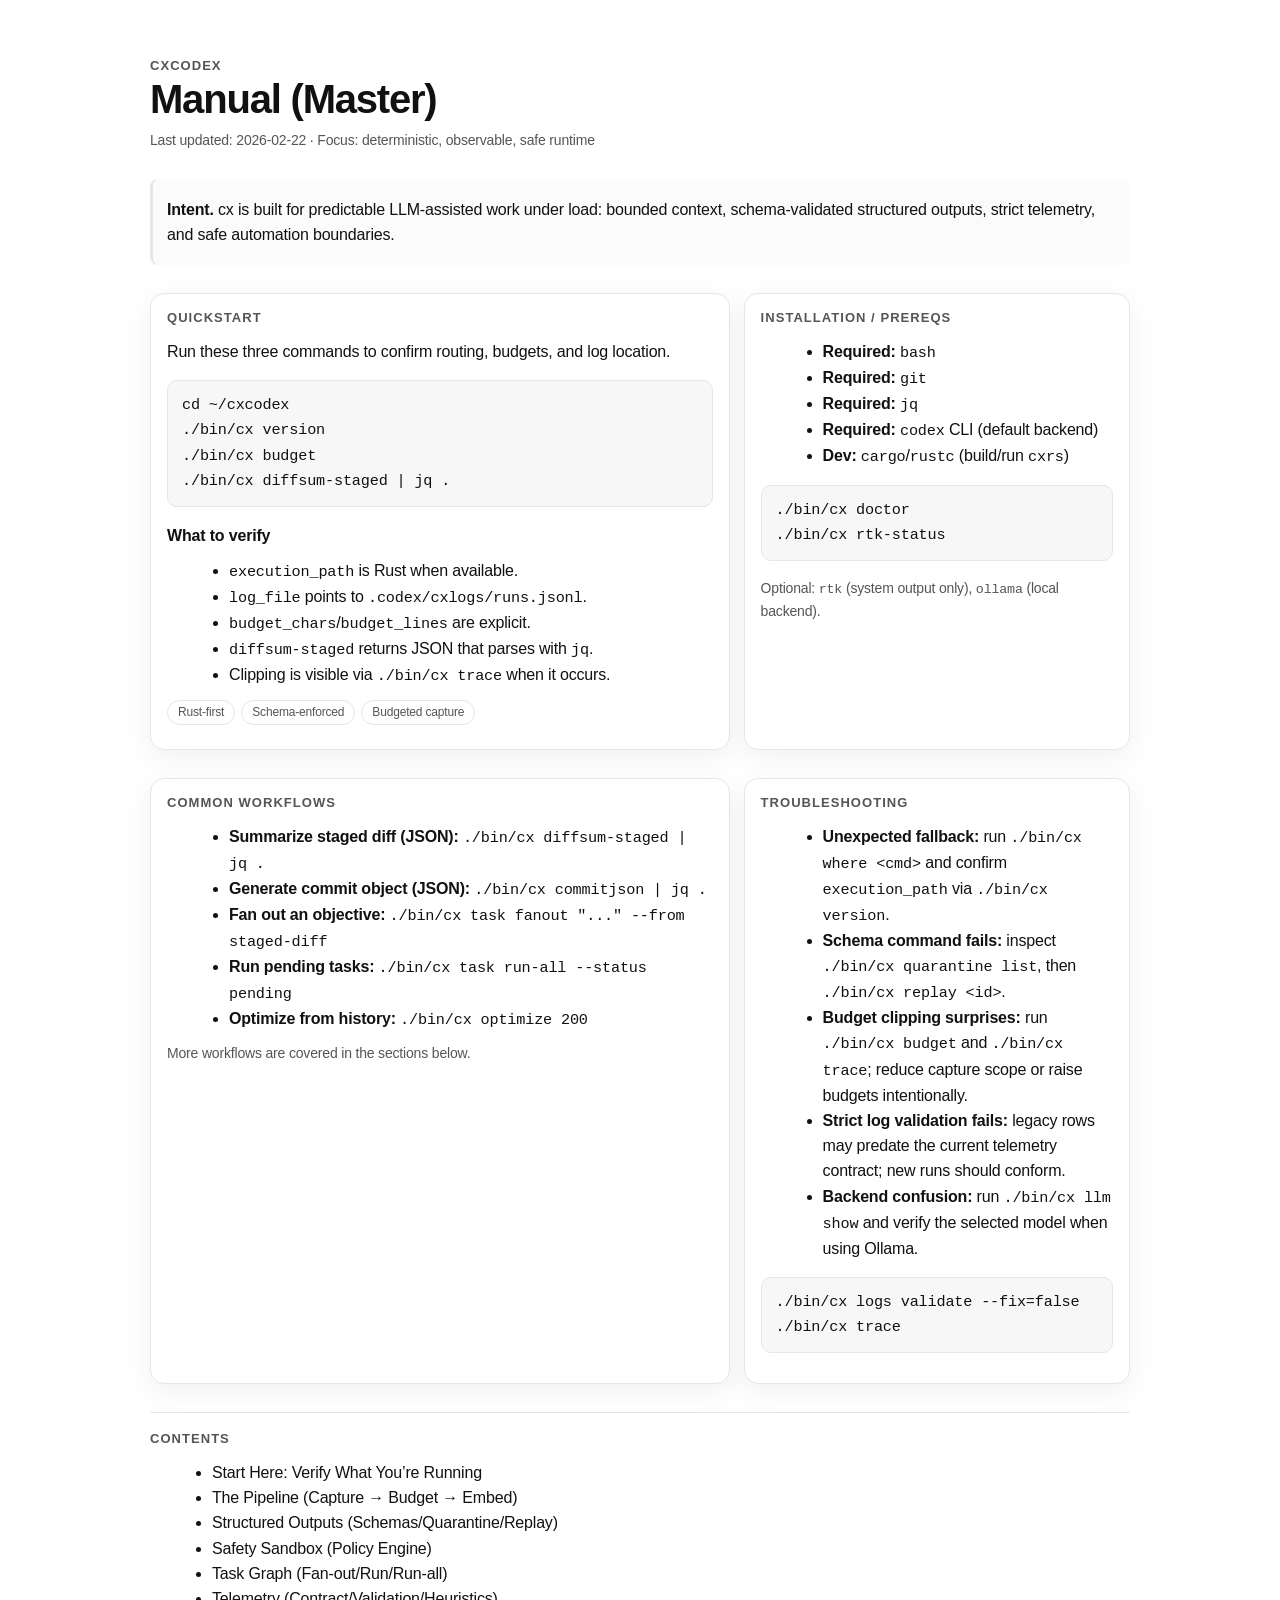
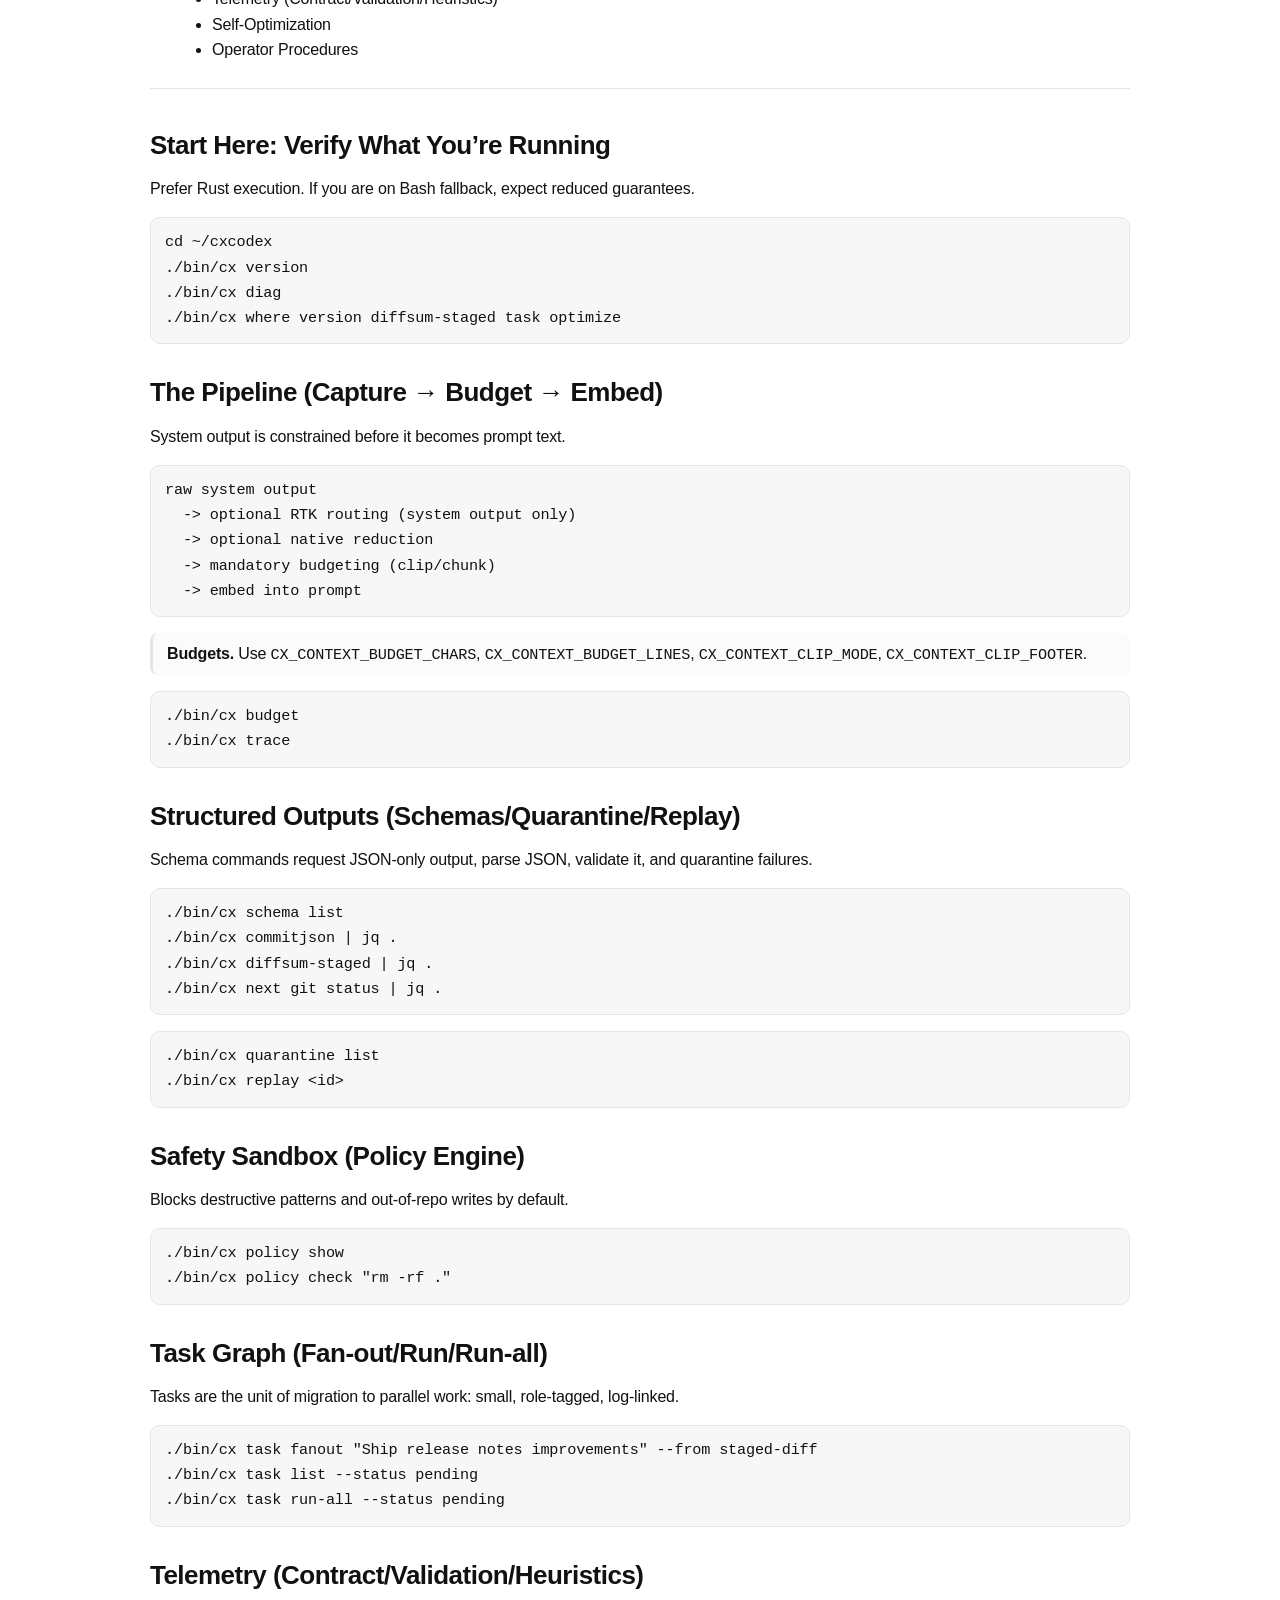
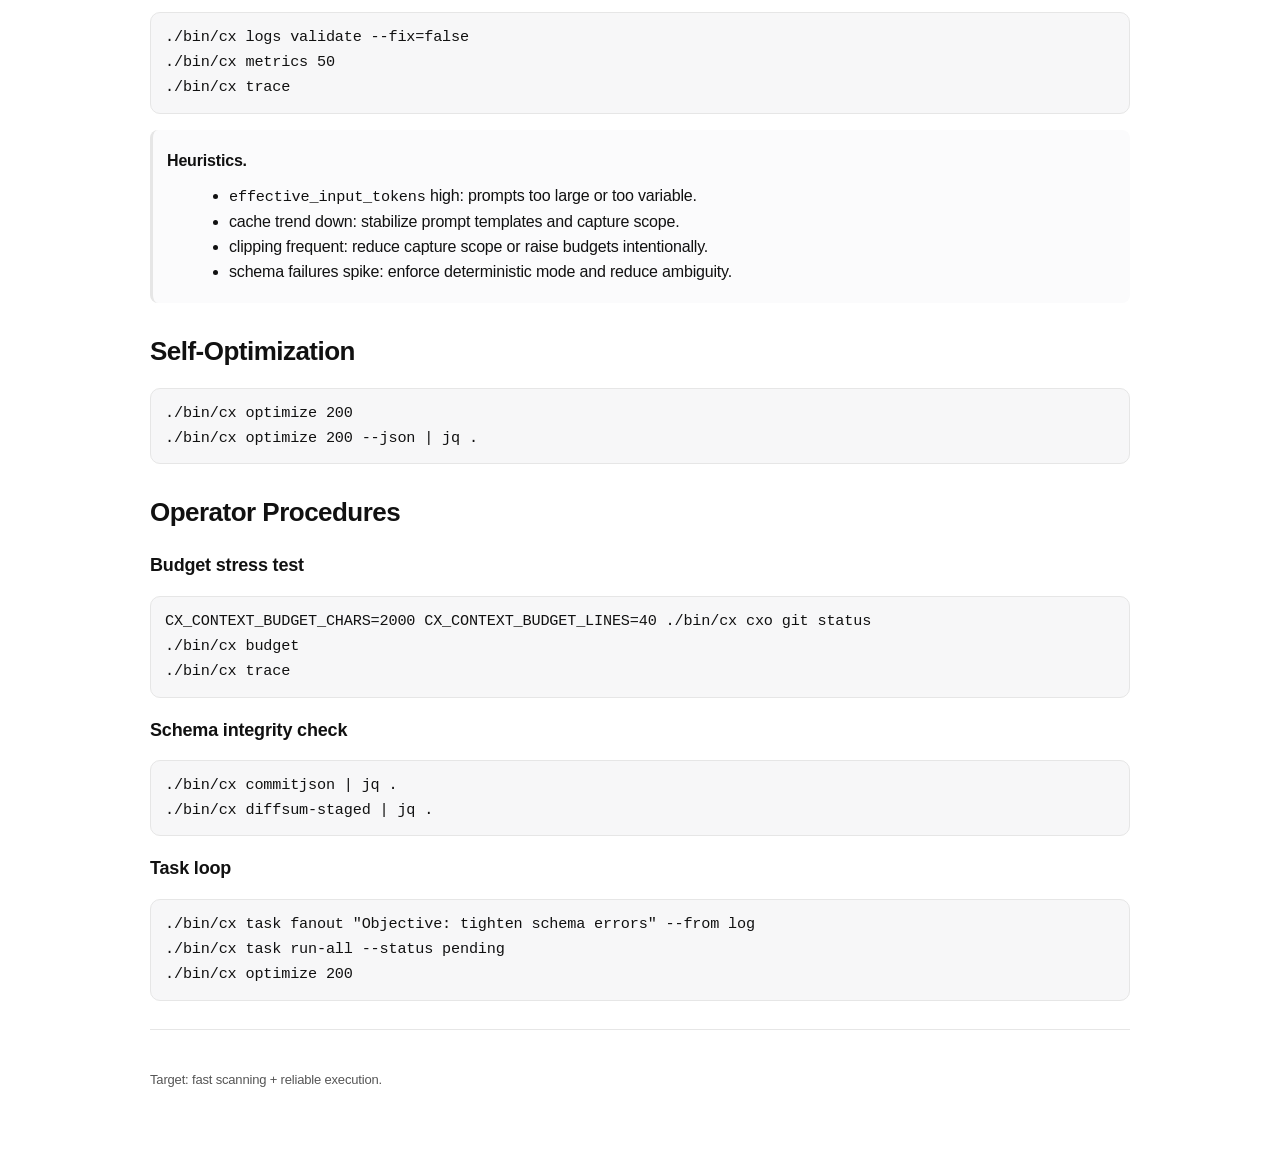
==== docs/manuals/02_web/CX_MANUAL_MASTER.html @ c5c62311 "docs: add manuals layout and snapshot hooks" ====
<!doctype html>
<html lang="en">
  <head>
    <meta charset="utf-8" />
    <meta name="viewport" content="width=device-width,initial-scale=1" />
    <title>cxcodex Manual (Master)</title>
    <link rel="stylesheet" href="./apple.css" />
  </head>
  <body>
    <div class="wrap">
      <header>
        <div class="k">cxcodex</div>
        <h1>Manual (Master)</h1>
        <div class="meta">Last updated: 2026-02-22 · Focus: deterministic, observable, safe runtime</div>
      </header>

      <section class="callout">
        <p><strong>Intent.</strong> cx is built for predictable LLM-assisted work under load: bounded context, schema-validated structured outputs, strict telemetry, and safe automation boundaries.</p>
      </section>

      <section class="grid" aria-label="Quickstart">
        <div class="card">
          <div class="k">Quickstart</div>
          <p>Run these three commands to confirm routing, budgets, and log location.</p>
          <pre><code>cd ~/cxcodex
./bin/cx version
./bin/cx budget
./bin/cx diffsum-staged | jq .</code></pre>
          <p><strong>What to verify</strong></p>
          <ul>
            <li><code>execution_path</code> is Rust when available.</li>
            <li><code>log_file</code> points to <code>.codex/cxlogs/runs.jsonl</code>.</li>
            <li><code>budget_chars</code>/<code>budget_lines</code> are explicit.</li>
            <li><code>diffsum-staged</code> returns JSON that parses with <code>jq</code>.</li>
            <li>Clipping is visible via <code>./bin/cx trace</code> when it occurs.</li>
          </ul>
          <p><span class="pill">Rust-first</span><span class="pill">Schema-enforced</span><span class="pill">Budgeted capture</span></p>
        </div>
        <div class="card">
          <div class="k">Installation / Prereqs</div>
          <ul>
            <li><strong>Required:</strong> <code>bash</code></li>
            <li><strong>Required:</strong> <code>git</code></li>
            <li><strong>Required:</strong> <code>jq</code></li>
            <li><strong>Required:</strong> <code>codex</code> CLI (default backend)</li>
            <li><strong>Dev:</strong> <code>cargo</code>/<code>rustc</code> (build/run <code>cxrs</code>)</li>
          </ul>
          <pre><code>./bin/cx doctor
./bin/cx rtk-status</code></pre>
          <p class="meta">Optional: <code>rtk</code> (system output only), <code>ollama</code> (local backend).</p>
        </div>
      </section>

      <section class="grid" aria-label="Common workflows and troubleshooting">
        <div class="card">
          <div class="k">Common workflows</div>
          <ul>
            <li><strong>Summarize staged diff (JSON):</strong> <code>./bin/cx diffsum-staged | jq .</code></li>
            <li><strong>Generate commit object (JSON):</strong> <code>./bin/cx commitjson | jq .</code></li>
            <li><strong>Fan out an objective:</strong> <code>./bin/cx task fanout "..." --from staged-diff</code></li>
            <li><strong>Run pending tasks:</strong> <code>./bin/cx task run-all --status pending</code></li>
            <li><strong>Optimize from history:</strong> <code>./bin/cx optimize 200</code></li>
          </ul>
          <p class="meta">More workflows are covered in the sections below.</p>
        </div>
        <div class="card">
          <div class="k">Troubleshooting</div>
          <ul>
            <li><strong>Unexpected fallback:</strong> run <code>./bin/cx where &lt;cmd&gt;</code> and confirm <code>execution_path</code> via <code>./bin/cx version</code>.</li>
            <li><strong>Schema command fails:</strong> inspect <code>./bin/cx quarantine list</code>, then <code>./bin/cx replay &lt;id&gt;</code>.</li>
            <li><strong>Budget clipping surprises:</strong> run <code>./bin/cx budget</code> and <code>./bin/cx trace</code>; reduce capture scope or raise budgets intentionally.</li>
            <li><strong>Strict log validation fails:</strong> legacy rows may predate the current telemetry contract; new runs should conform.</li>
            <li><strong>Backend confusion:</strong> run <code>./bin/cx llm show</code> and verify the selected model when using Ollama.</li>
          </ul>
          <pre><code>./bin/cx logs validate --fix=false
./bin/cx trace</code></pre>
        </div>
      </section>

      <nav class="toc">
        <div class="k">Contents</div>
        <ul>
          <li><a href="#start">Start Here: Verify What You’re Running</a></li>
          <li><a href="#pipeline">The Pipeline (Capture → Budget → Embed)</a></li>
          <li><a href="#schemas">Structured Outputs (Schemas/Quarantine/Replay)</a></li>
          <li><a href="#policy">Safety Sandbox (Policy Engine)</a></li>
          <li><a href="#tasks">Task Graph (Fan-out/Run/Run-all)</a></li>
          <li><a href="#telemetry">Telemetry (Contract/Validation/Heuristics)</a></li>
          <li><a href="#optimize">Self-Optimization</a></li>
          <li><a href="#procedures">Operator Procedures</a></li>
        </ul>
      </nav>

      <section id="start">
        <h2>Start Here: Verify What You’re Running</h2>
        <p>Prefer Rust execution. If you are on Bash fallback, expect reduced guarantees.</p>
        <pre><code>cd ~/cxcodex
./bin/cx version
./bin/cx diag
./bin/cx where version diffsum-staged task optimize</code></pre>
      </section>

      <section id="pipeline">
        <h2>The Pipeline (Capture → Budget → Embed)</h2>
        <p>System output is constrained before it becomes prompt text.</p>
        <pre><code>raw system output
  -&gt; optional RTK routing (system output only)
  -&gt; optional native reduction
  -&gt; mandatory budgeting (clip/chunk)
  -&gt; embed into prompt</code></pre>
        <p class="callout"><strong>Budgets.</strong> Use <code>CX_CONTEXT_BUDGET_CHARS</code>, <code>CX_CONTEXT_BUDGET_LINES</code>, <code>CX_CONTEXT_CLIP_MODE</code>, <code>CX_CONTEXT_CLIP_FOOTER</code>.</p>
        <pre><code>./bin/cx budget
./bin/cx trace</code></pre>
      </section>

      <section id="schemas">
        <h2>Structured Outputs (Schemas/Quarantine/Replay)</h2>
        <p>Schema commands request JSON-only output, parse JSON, validate it, and quarantine failures.</p>
        <pre><code>./bin/cx schema list
./bin/cx commitjson | jq .
./bin/cx diffsum-staged | jq .
./bin/cx next git status | jq .</code></pre>
        <pre><code>./bin/cx quarantine list
./bin/cx replay &lt;id&gt;</code></pre>
      </section>

      <section id="policy">
        <h2>Safety Sandbox (Policy Engine)</h2>
        <p>Blocks destructive patterns and out-of-repo writes by default.</p>
        <pre><code>./bin/cx policy show
./bin/cx policy check "rm -rf ."</code></pre>
      </section>

      <section id="tasks">
        <h2>Task Graph (Fan-out/Run/Run-all)</h2>
        <p>Tasks are the unit of migration to parallel work: small, role-tagged, log-linked.</p>
        <pre><code>./bin/cx task fanout "Ship release notes improvements" --from staged-diff
./bin/cx task list --status pending
./bin/cx task run-all --status pending</code></pre>
      </section>

      <section id="telemetry">
        <h2>Telemetry (Contract/Validation/Heuristics)</h2>
        <pre><code>./bin/cx logs validate --fix=false
./bin/cx metrics 50
./bin/cx trace</code></pre>
        <div class="callout">
          <p><strong>Heuristics.</strong></p>
          <ul>
            <li><code>effective_input_tokens</code> high: prompts too large or too variable.</li>
            <li>cache trend down: stabilize prompt templates and capture scope.</li>
            <li>clipping frequent: reduce capture scope or raise budgets intentionally.</li>
            <li>schema failures spike: enforce deterministic mode and reduce ambiguity.</li>
          </ul>
        </div>
      </section>

      <section id="optimize">
        <h2>Self-Optimization</h2>
        <pre><code>./bin/cx optimize 200
./bin/cx optimize 200 --json | jq .</code></pre>
      </section>

      <section id="procedures">
        <h2>Operator Procedures</h2>
        <h3>Budget stress test</h3>
        <pre><code>CX_CONTEXT_BUDGET_CHARS=2000 CX_CONTEXT_BUDGET_LINES=40 ./bin/cx cxo git status
./bin/cx budget
./bin/cx trace</code></pre>
        <h3>Schema integrity check</h3>
        <pre><code>./bin/cx commitjson | jq .
./bin/cx diffsum-staged | jq .</code></pre>
        <h3>Task loop</h3>
        <pre><code>./bin/cx task fanout "Objective: tighten schema errors" --from log
./bin/cx task run-all --status pending
./bin/cx optimize 200</code></pre>
      </section>

      <hr />
      <footer>
        <div>Target: fast scanning + reliable execution.</div>
      </footer>
    </div>
  </body>
</html>
---- docs/manuals/02_web/apple.css ----
:root{
  --bg: #ffffff;
  --ink: #111111;
  --sub: #555555;
  --rule: #e6e6e6;
  --code-bg: #f7f7f8;
  --link: #0a66c2;
  --shadow: 0 8px 30px rgba(0,0,0,.06);
}
html,body{background:var(--bg); color:var(--ink); margin:0; padding:0;}
body{
  font-family: -apple-system, BlinkMacSystemFont, "SF Pro Text", "Helvetica Neue", Helvetica, Arial, sans-serif;
  line-height: 1.58;
  letter-spacing: -0.011em;
}
.wrap{max-width: 980px; margin: 0 auto; padding: 56px 20px 72px;}
header{margin-bottom: 28px;}
h1{
  font-size: 40px;
  line-height: 1.1;
  letter-spacing: -0.03em;
  margin: 0 0 8px;
}
.meta{color:var(--sub); font-size: 14px;}
nav.toc{
  border-top:1px solid var(--rule);
  border-bottom:1px solid var(--rule);
  padding: 16px 0;
  margin: 28px 0 36px;
}
nav.toc a{color:var(--ink); text-decoration:none;}
nav.toc a:hover{color:var(--link);}
section{margin: 28px 0;}
h2{font-size: 26px; margin: 22px 0 8px; letter-spacing: -0.02em;}
h3{font-size: 18px; margin: 18px 0 6px;}
p{margin: 10px 0;}
ul,ol{margin: 10px 0 10px 22px;}
code, pre{
  font-family: ui-monospace, SFMono-Regular, Menlo, Monaco, Consolas, "Liberation Mono", "Courier New", monospace;
}
code{font-size: .95em;}
pre{
  background:var(--code-bg);
  border:1px solid var(--rule);
  border-radius: 10px;
  padding: 12px 14px;
  overflow:auto;
  box-shadow: none;
}
pre code{
  white-space: pre;
  word-break: normal;
}
.callout{
  border-left: 3px solid var(--rule);
  padding: 8px 14px;
  background: #fbfbfc;
  border-radius: 8px;
}
.k{color:var(--sub); font-weight:600; font-size: 13px; text-transform: uppercase; letter-spacing: .08em;}
hr{border:0; border-top:1px solid var(--rule); margin: 28px 0;}
footer{color:var(--sub); font-size: 13px; margin-top: 40px;}

.grid{display:grid; grid-template-columns: 1fr; gap: 14px;}
@media (min-width: 880px){
  .grid{grid-template-columns: 1.2fr .8fr;}
}
.card{
  border: 1px solid var(--rule);
  border-radius: 14px;
  background: #ffffff;
  box-shadow: var(--shadow);
  padding: 14px 16px;
}
.card h3{margin-top: 0;}
.pill{
  display:inline-block;
  padding: 2px 10px;
  border: 1px solid var(--rule);
  border-radius: 999px;
  color: var(--sub);
  font-size: 12px;
  margin-right: 6px;
}

@media print{
  :root{--link:#000000;}
  body{background:#ffffff;}
  .wrap{padding: 0;}
  nav.toc{break-after: page;}
  pre{page-break-inside: avoid;}
  a{color:#000000; text-decoration:none;}
  .card{box-shadow:none;}
}
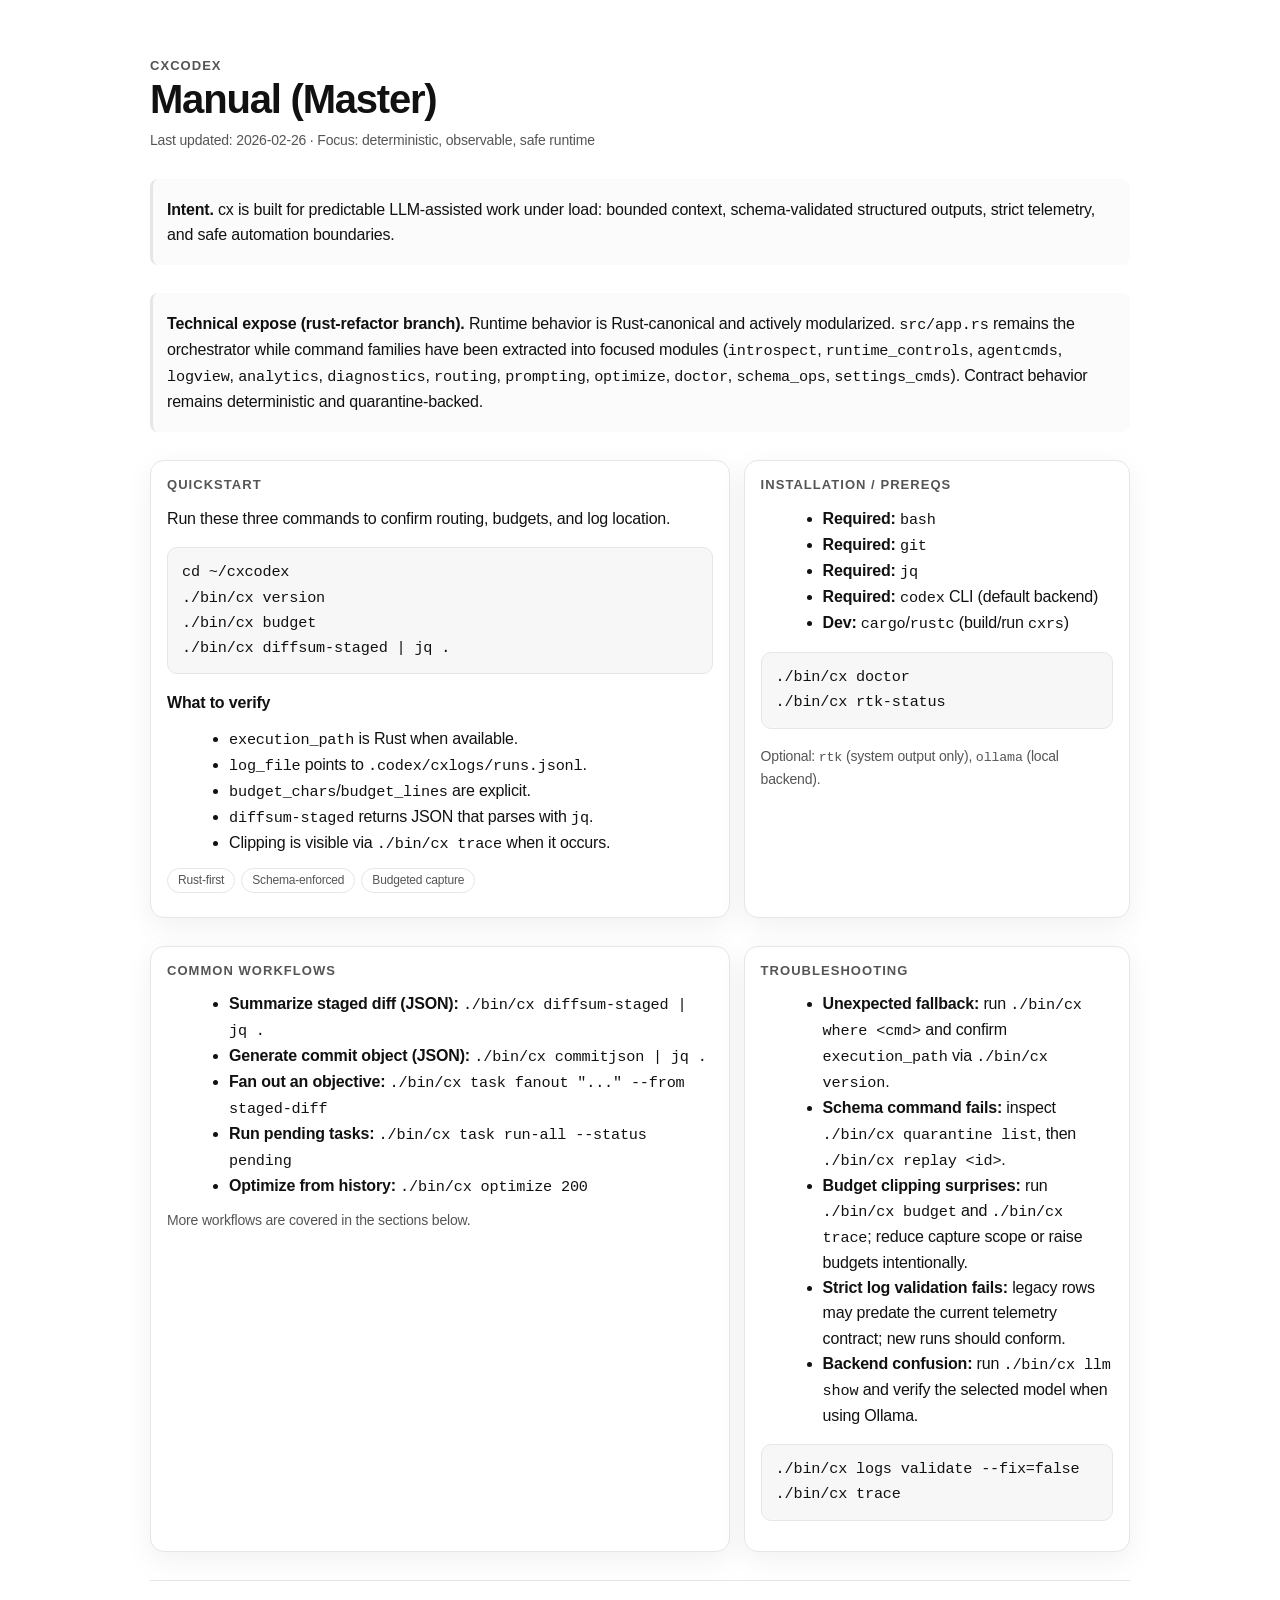
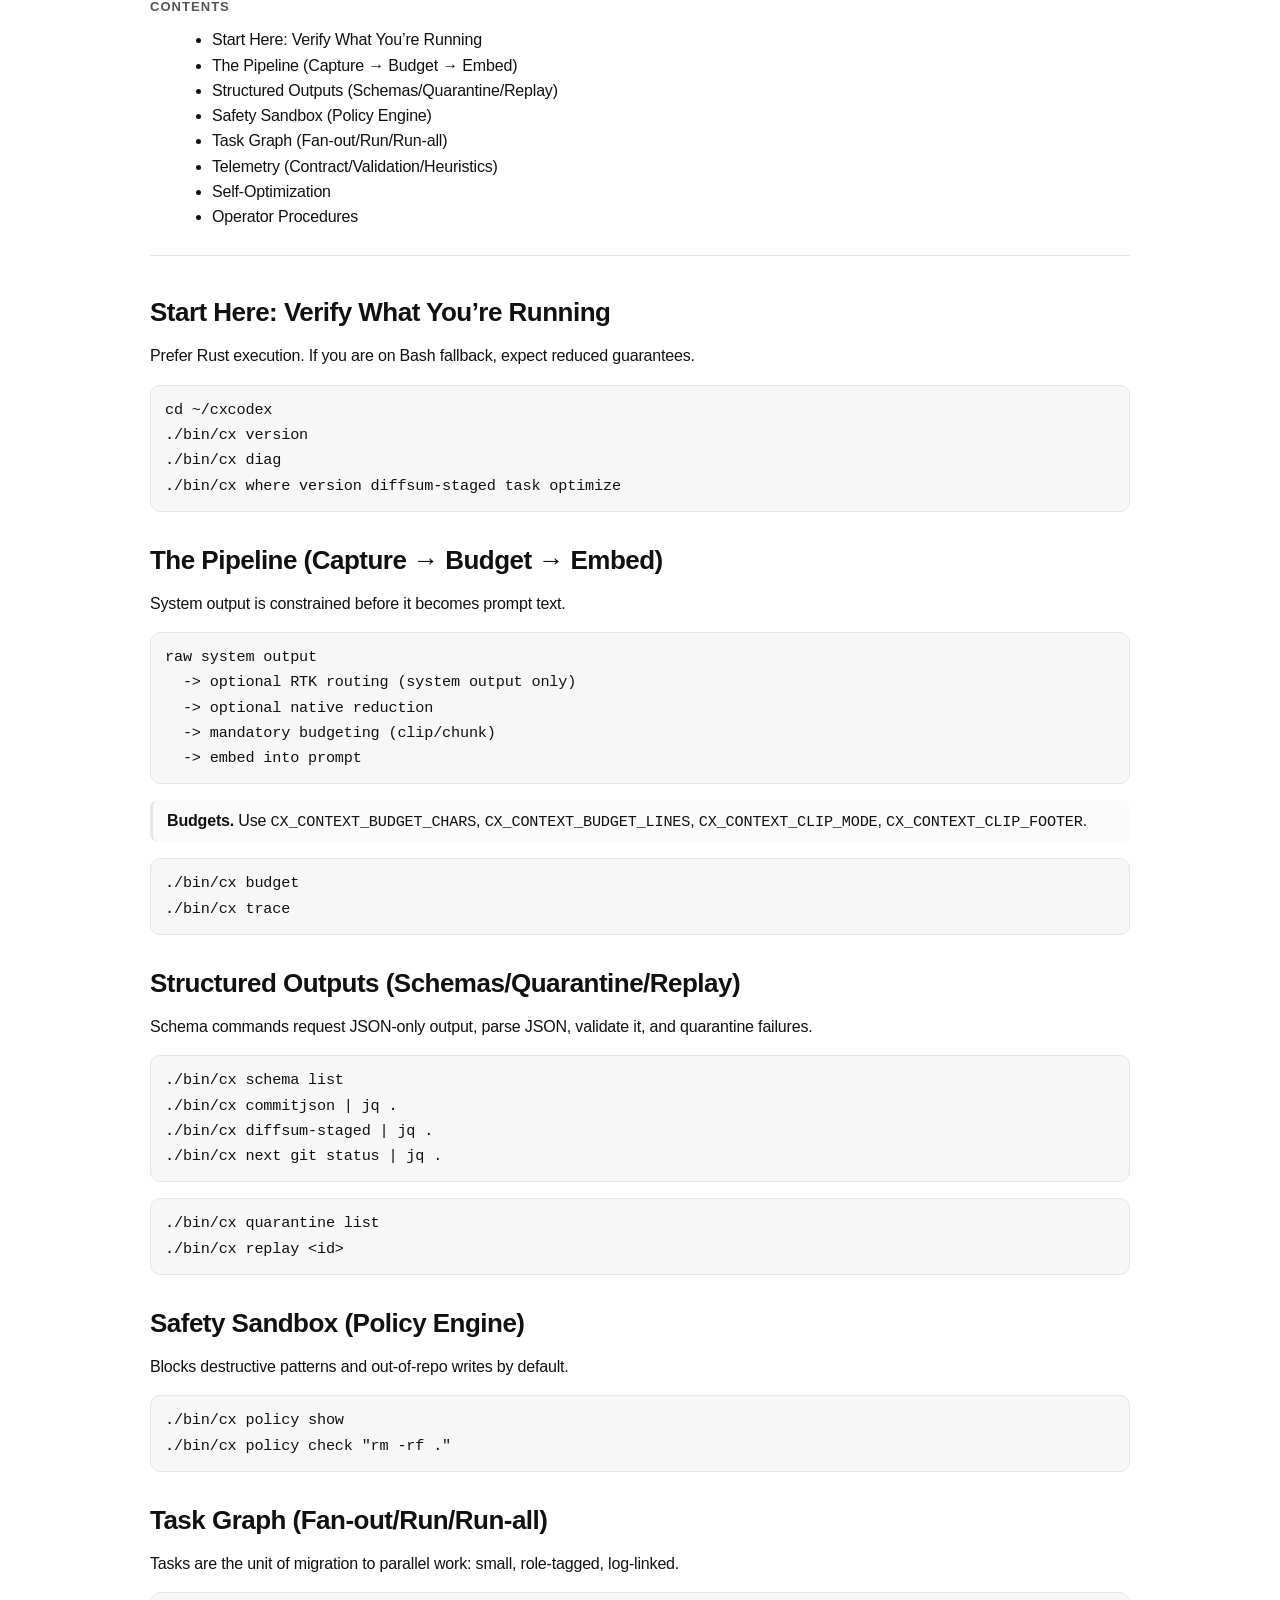
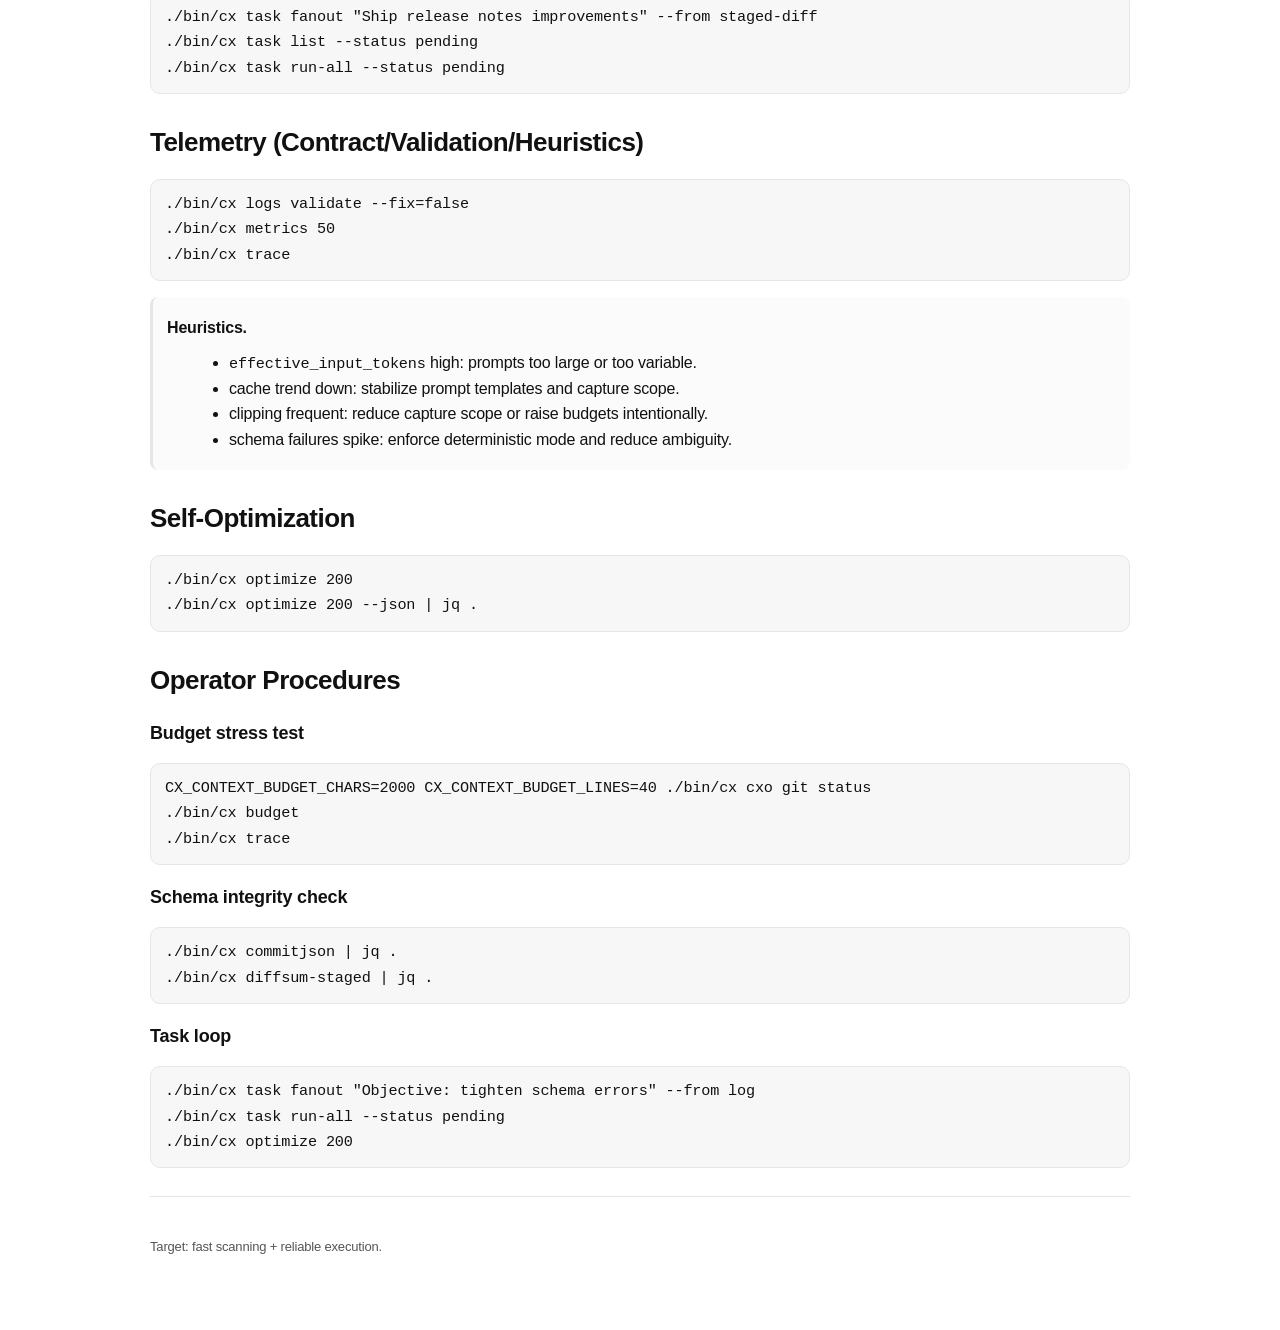
==== commit 27e9397c: "docs: refresh rust-refactor technical expose across README and manuals" ====
--- a/docs/manuals/02_web/CX_MANUAL_MASTER.html
+++ b/docs/manuals/02_web/CX_MANUAL_MASTER.html
@@ -11,11 +11,15 @@
       <header>
         <div class="k">cxcodex</div>
         <h1>Manual (Master)</h1>
-        <div class="meta">Last updated: 2026-02-22 · Focus: deterministic, observable, safe runtime</div>
+        <div class="meta">Last updated: 2026-02-26 · Focus: deterministic, observable, safe runtime</div>
       </header>
 
       <section class="callout">
         <p><strong>Intent.</strong> cx is built for predictable LLM-assisted work under load: bounded context, schema-validated structured outputs, strict telemetry, and safe automation boundaries.</p>
+      </section>
+
+      <section class="callout">
+        <p><strong>Technical expose (rust-refactor branch).</strong> Runtime behavior is Rust-canonical and actively modularized. <code>src/app.rs</code> remains the orchestrator while command families have been extracted into focused modules (<code>introspect</code>, <code>runtime_controls</code>, <code>agentcmds</code>, <code>logview</code>, <code>analytics</code>, <code>diagnostics</code>, <code>routing</code>, <code>prompting</code>, <code>optimize</code>, <code>doctor</code>, <code>schema_ops</code>, <code>settings_cmds</code>). Contract behavior remains deterministic and quarantine-backed.</p>
       </section>
 
       <section class="grid" aria-label="Quickstart">
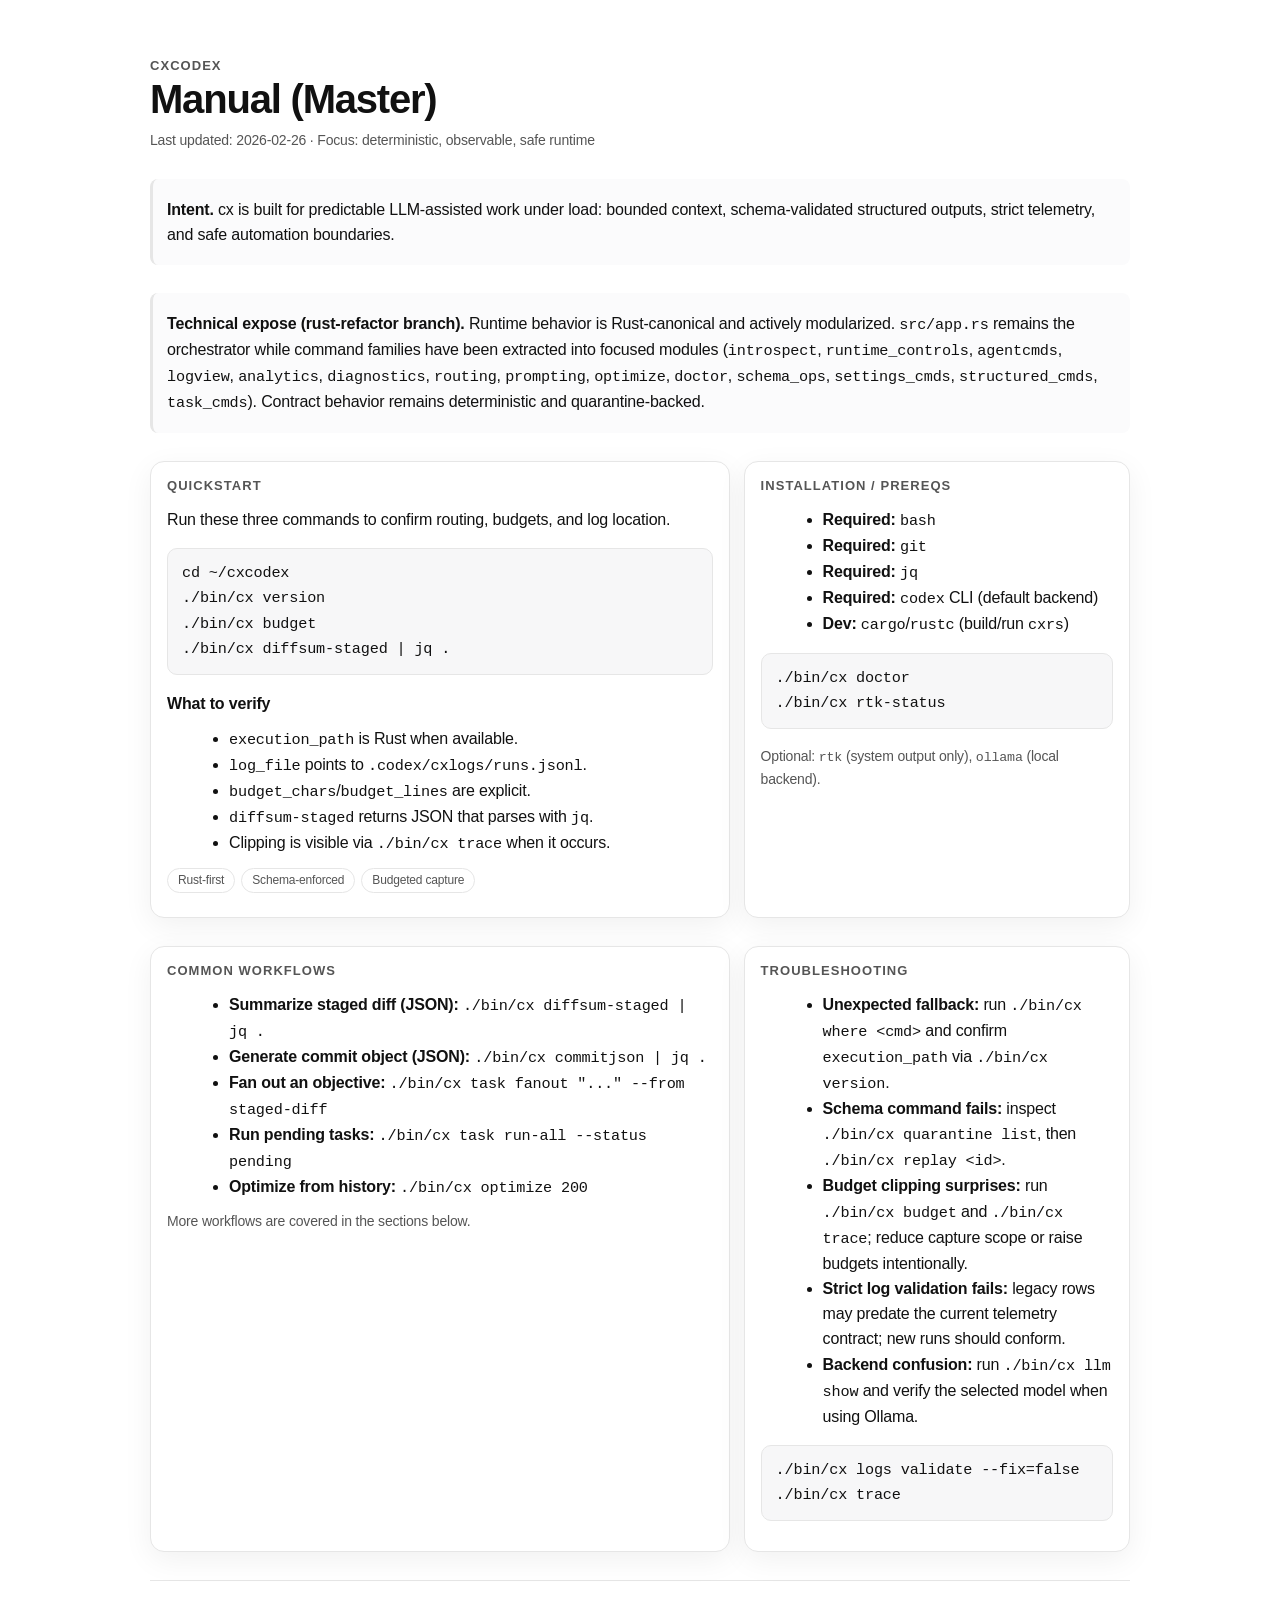
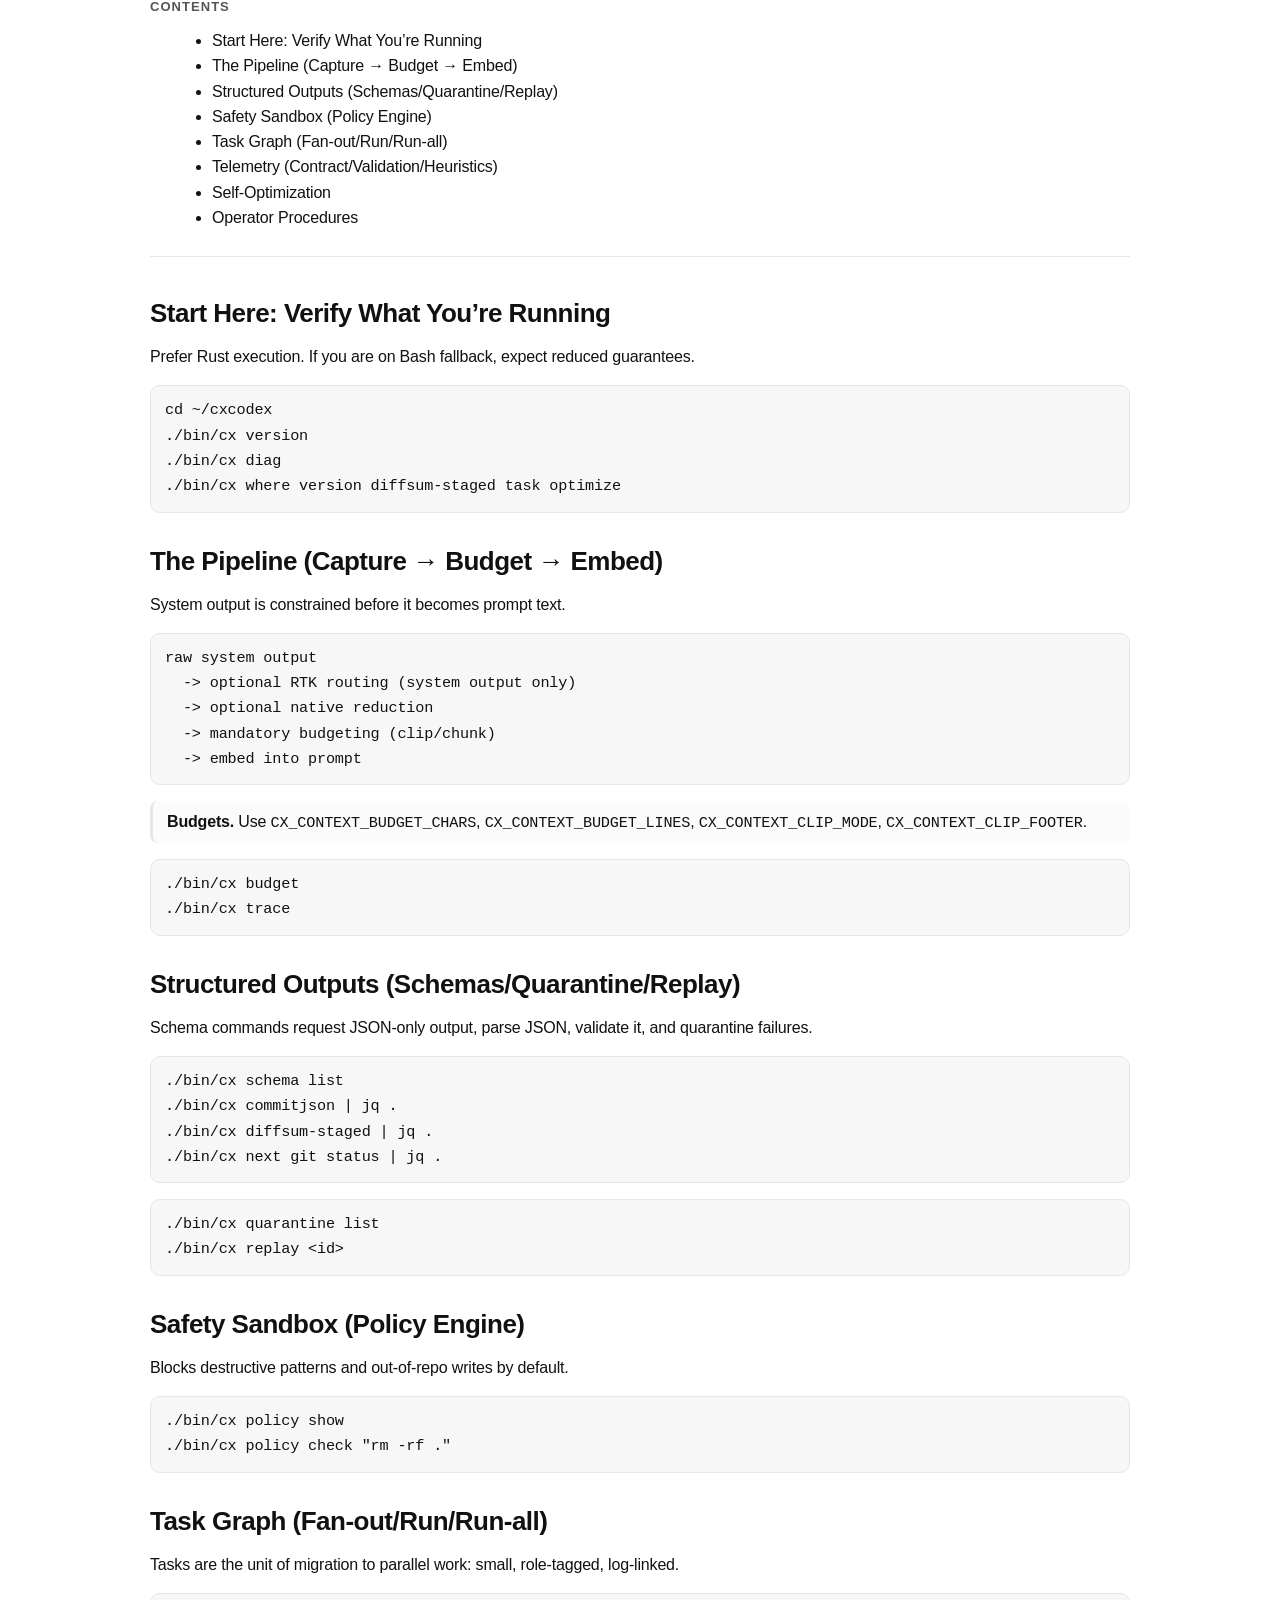
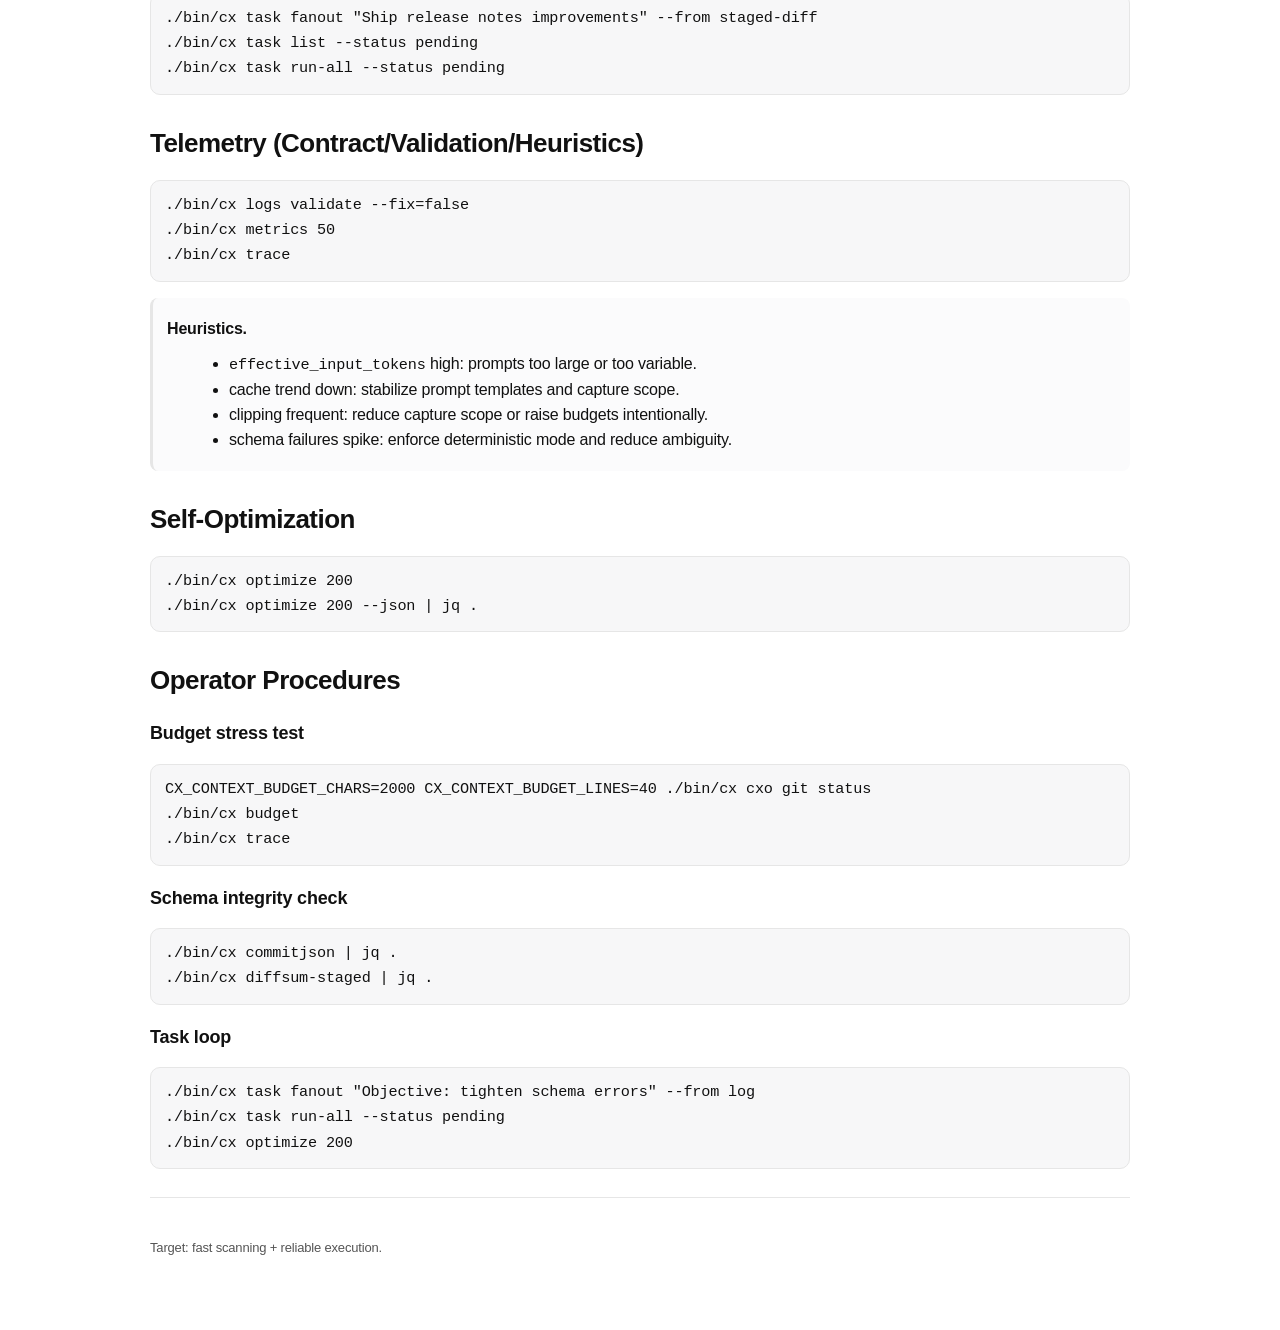
==== commit ca438ad7: "docs: sync technical expose with structured and task command modules" ====
--- a/docs/manuals/02_web/CX_MANUAL_MASTER.html
+++ b/docs/manuals/02_web/CX_MANUAL_MASTER.html
@@ -19,7 +19,7 @@
       </section>
 
       <section class="callout">
-        <p><strong>Technical expose (rust-refactor branch).</strong> Runtime behavior is Rust-canonical and actively modularized. <code>src/app.rs</code> remains the orchestrator while command families have been extracted into focused modules (<code>introspect</code>, <code>runtime_controls</code>, <code>agentcmds</code>, <code>logview</code>, <code>analytics</code>, <code>diagnostics</code>, <code>routing</code>, <code>prompting</code>, <code>optimize</code>, <code>doctor</code>, <code>schema_ops</code>, <code>settings_cmds</code>). Contract behavior remains deterministic and quarantine-backed.</p>
+        <p><strong>Technical expose (rust-refactor branch).</strong> Runtime behavior is Rust-canonical and actively modularized. <code>src/app.rs</code> remains the orchestrator while command families have been extracted into focused modules (<code>introspect</code>, <code>runtime_controls</code>, <code>agentcmds</code>, <code>logview</code>, <code>analytics</code>, <code>diagnostics</code>, <code>routing</code>, <code>prompting</code>, <code>optimize</code>, <code>doctor</code>, <code>schema_ops</code>, <code>settings_cmds</code>, <code>structured_cmds</code>, <code>task_cmds</code>). Contract behavior remains deterministic and quarantine-backed.</p>
       </section>
 
       <section class="grid" aria-label="Quickstart">
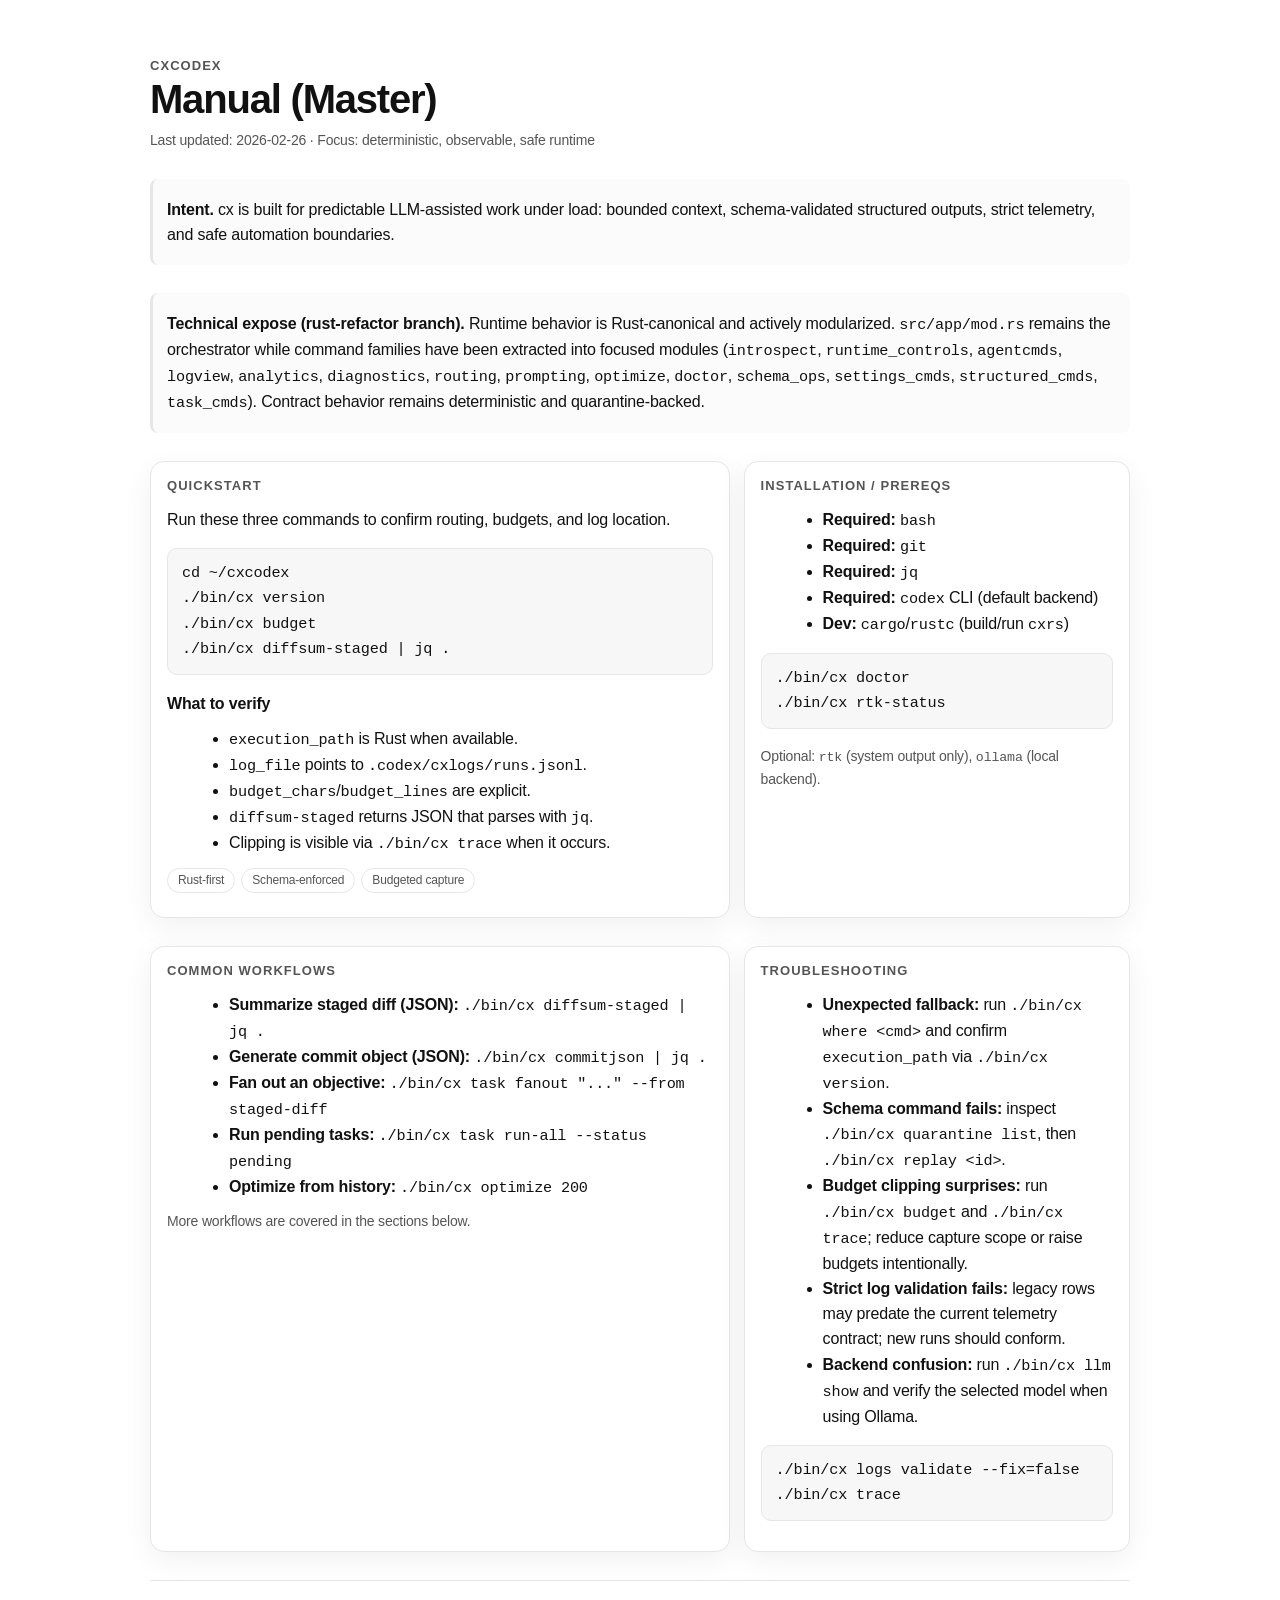
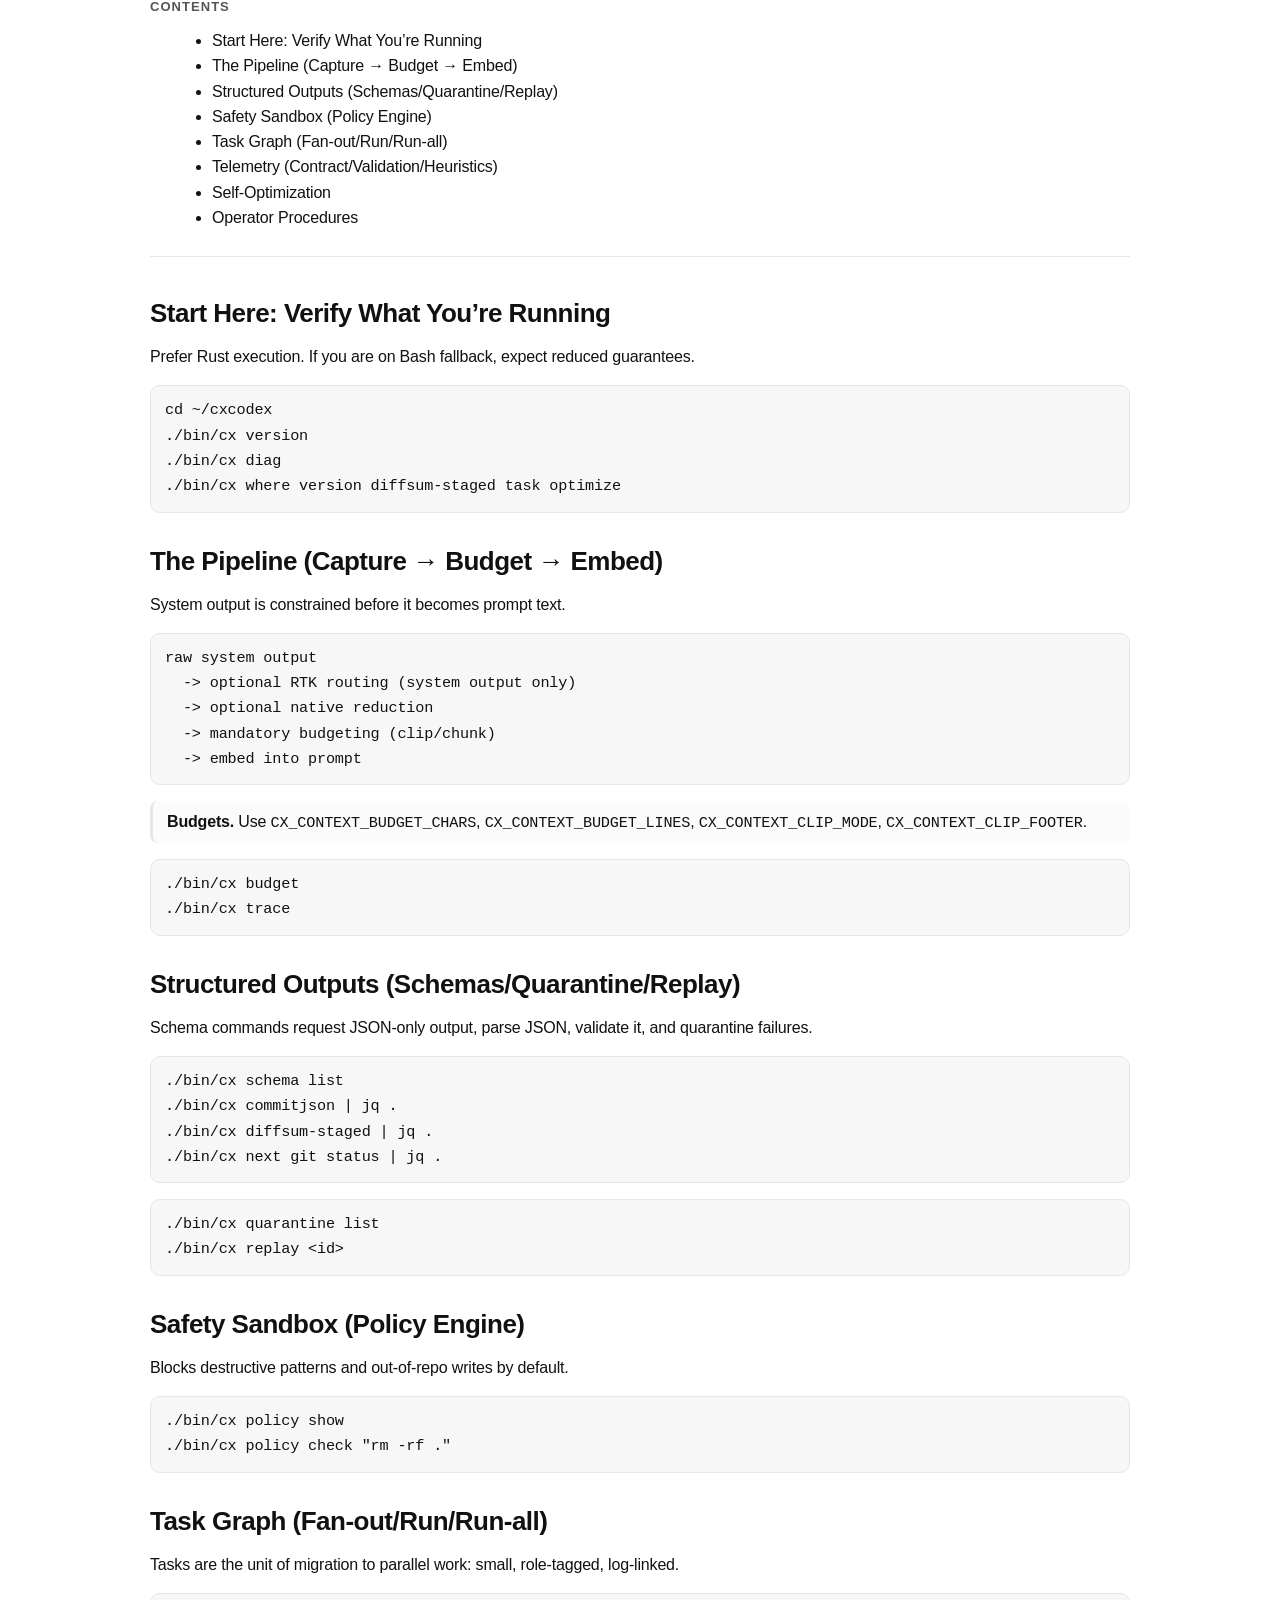
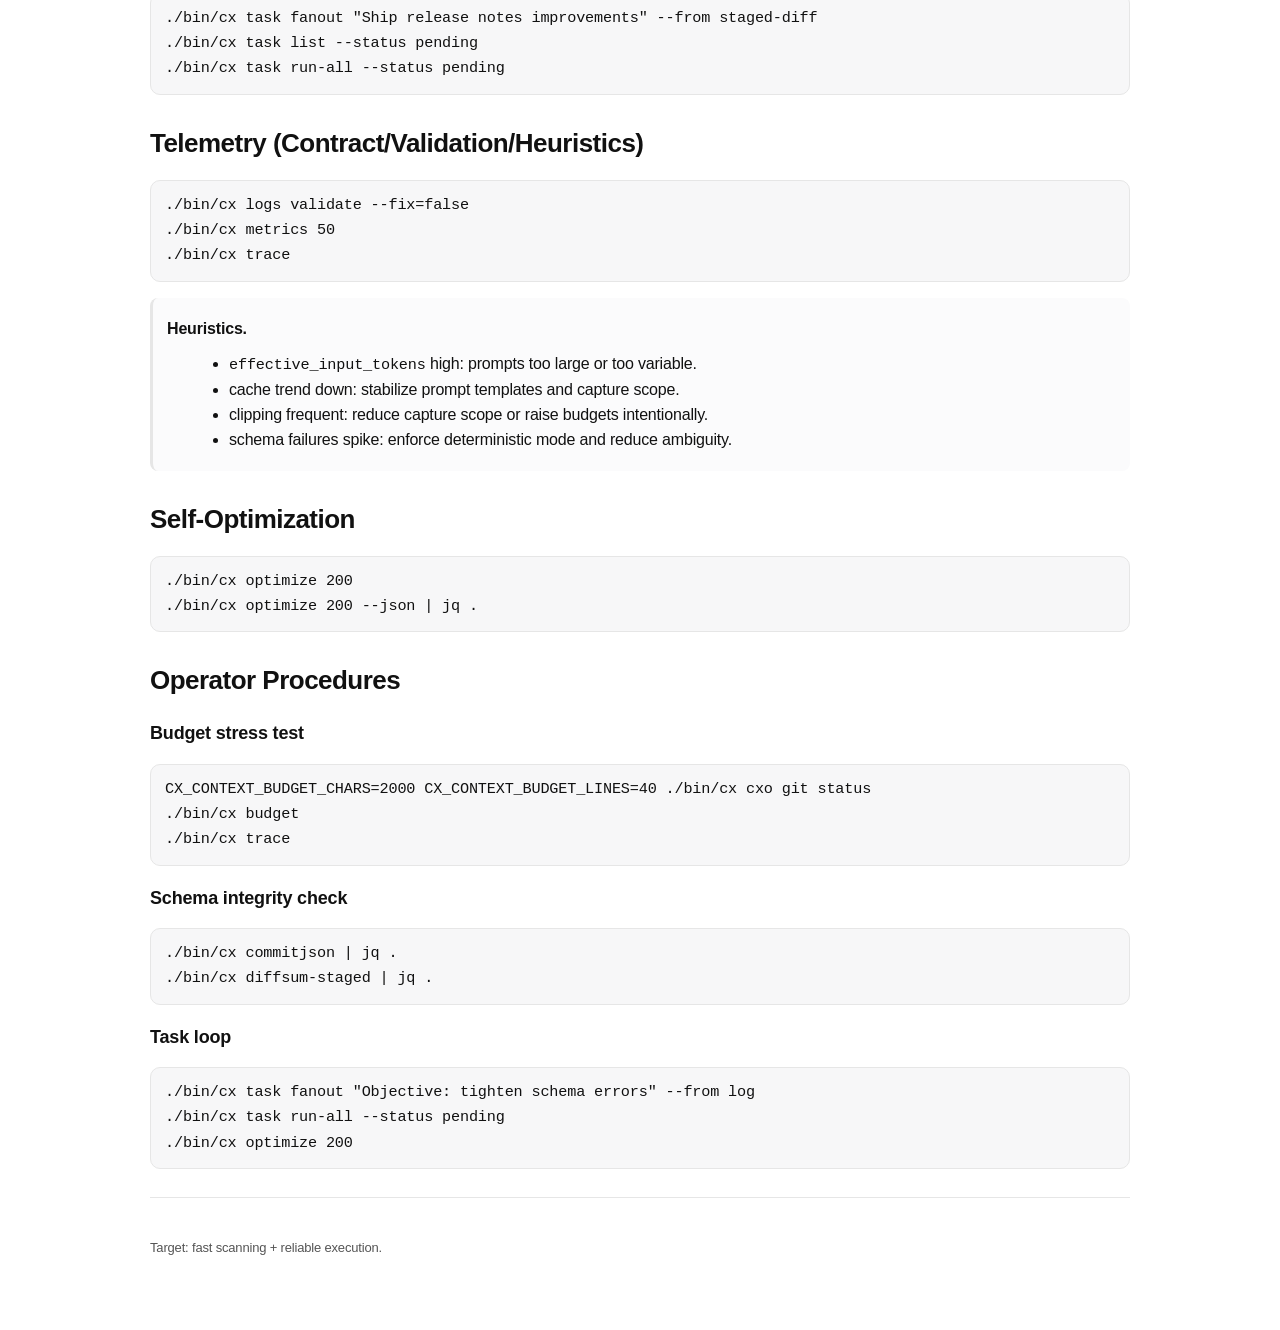
==== commit b4022036: "refactor(cxrs): reorganize src into app and modules layout" ====
--- a/docs/manuals/02_web/CX_MANUAL_MASTER.html
+++ b/docs/manuals/02_web/CX_MANUAL_MASTER.html
@@ -19,7 +19,7 @@
       </section>
 
       <section class="callout">
-        <p><strong>Technical expose (rust-refactor branch).</strong> Runtime behavior is Rust-canonical and actively modularized. <code>src/app.rs</code> remains the orchestrator while command families have been extracted into focused modules (<code>introspect</code>, <code>runtime_controls</code>, <code>agentcmds</code>, <code>logview</code>, <code>analytics</code>, <code>diagnostics</code>, <code>routing</code>, <code>prompting</code>, <code>optimize</code>, <code>doctor</code>, <code>schema_ops</code>, <code>settings_cmds</code>, <code>structured_cmds</code>, <code>task_cmds</code>). Contract behavior remains deterministic and quarantine-backed.</p>
+        <p><strong>Technical expose (rust-refactor branch).</strong> Runtime behavior is Rust-canonical and actively modularized. <code>src/app/mod.rs</code> remains the orchestrator while command families have been extracted into focused modules (<code>introspect</code>, <code>runtime_controls</code>, <code>agentcmds</code>, <code>logview</code>, <code>analytics</code>, <code>diagnostics</code>, <code>routing</code>, <code>prompting</code>, <code>optimize</code>, <code>doctor</code>, <code>schema_ops</code>, <code>settings_cmds</code>, <code>structured_cmds</code>, <code>task_cmds</code>). Contract behavior remains deterministic and quarantine-backed.</p>
       </section>
 
       <section class="grid" aria-label="Quickstart">
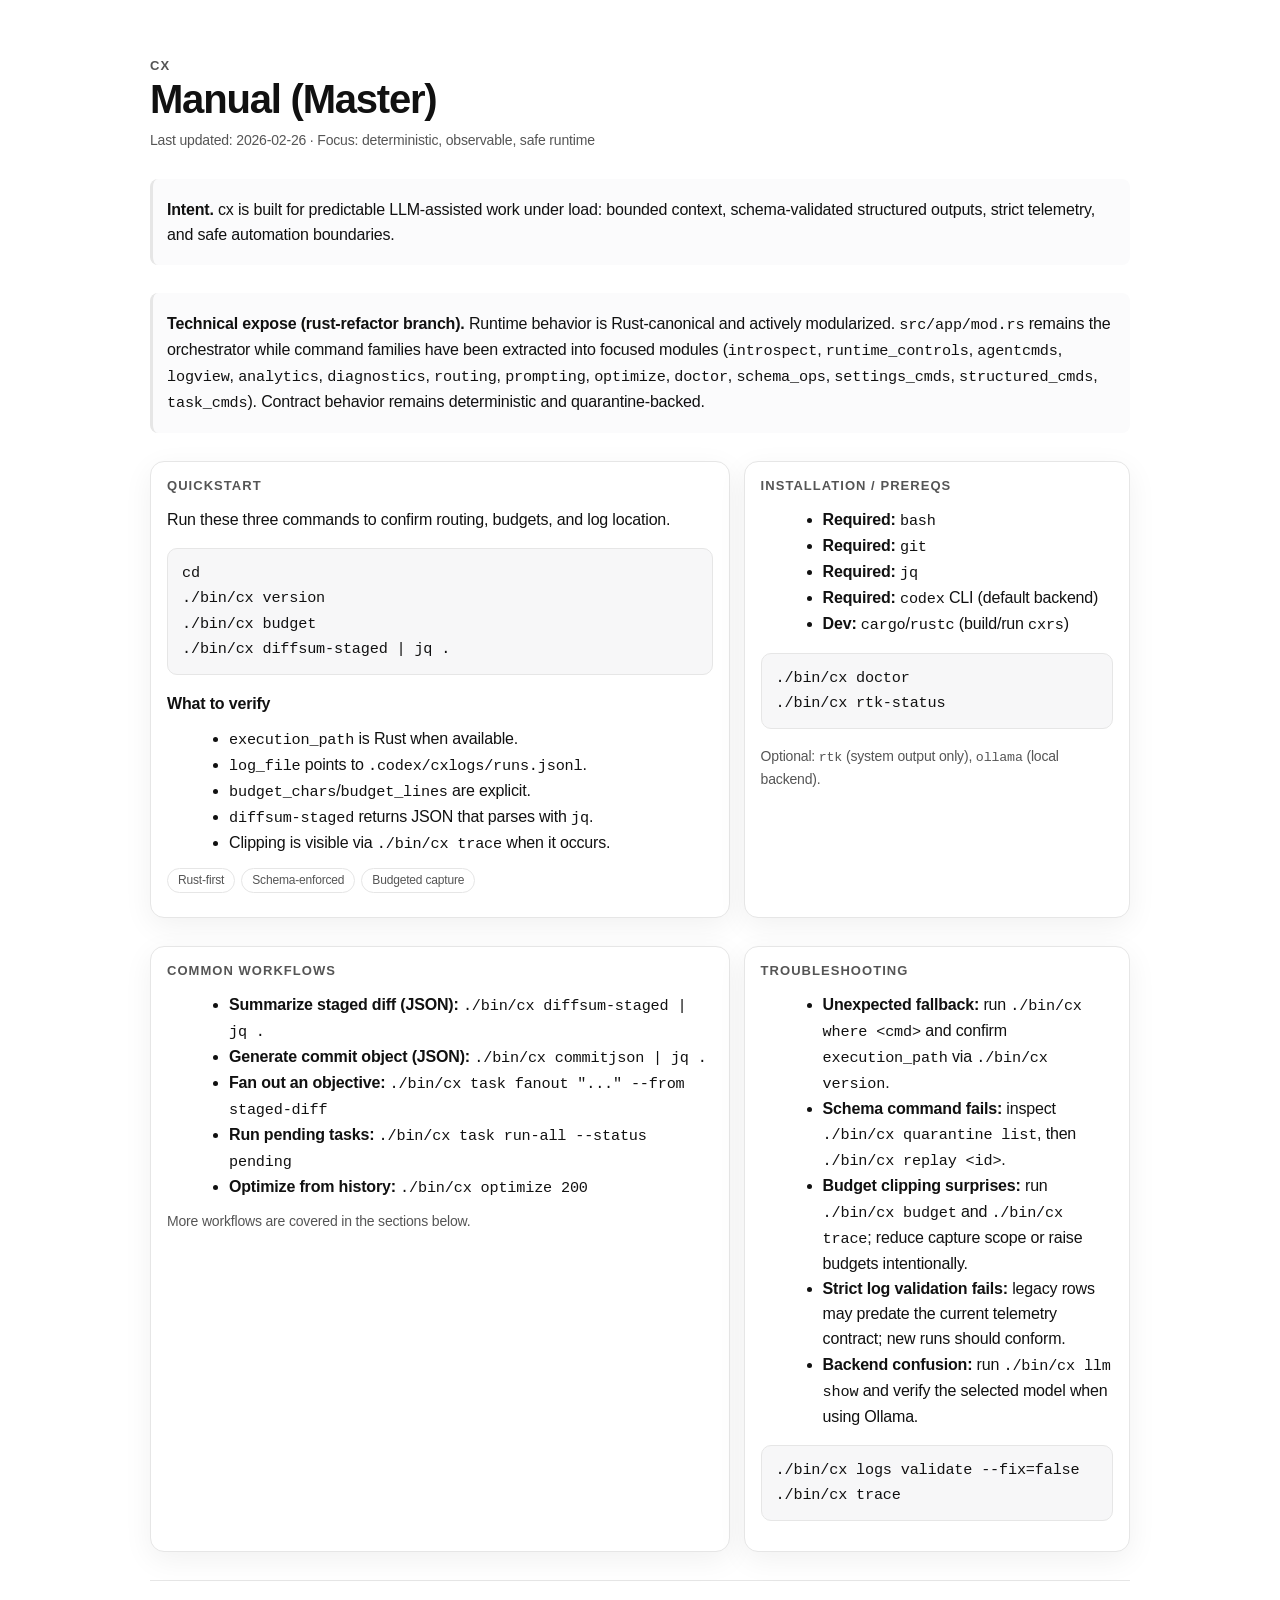
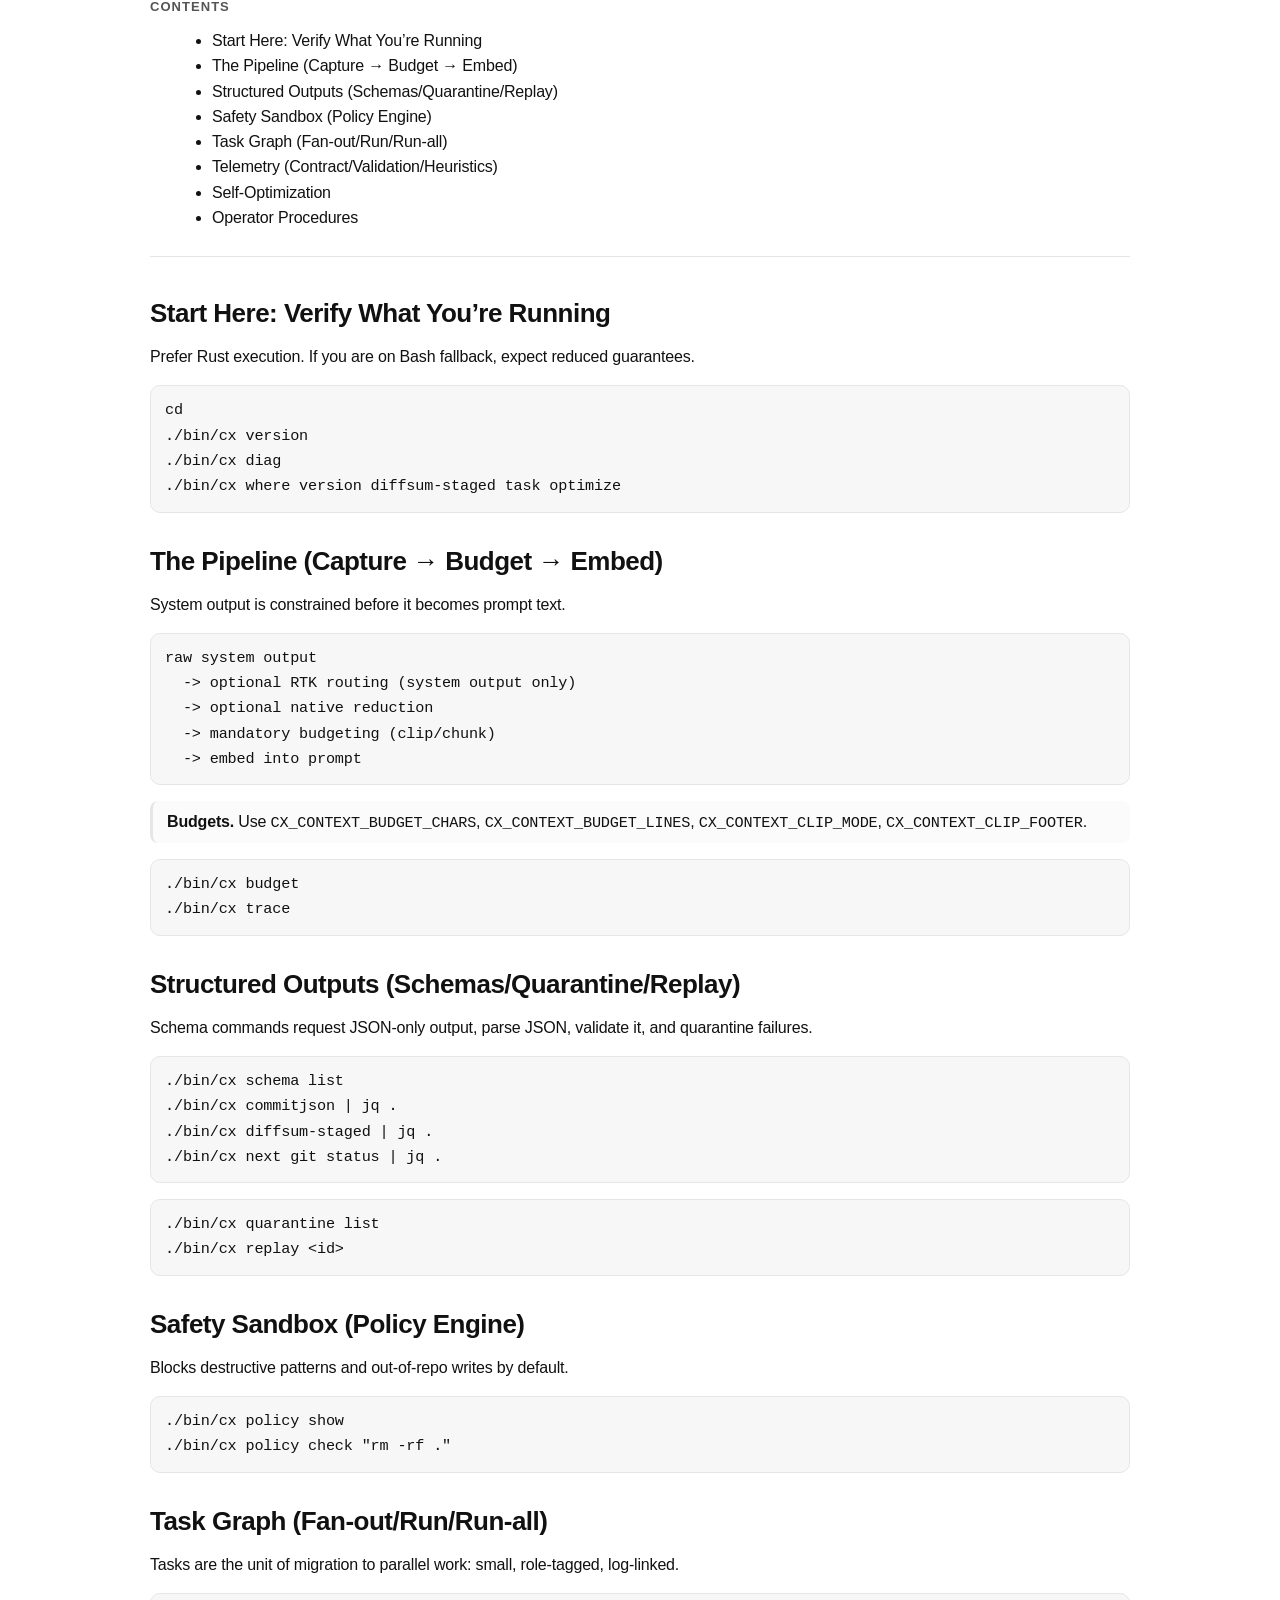
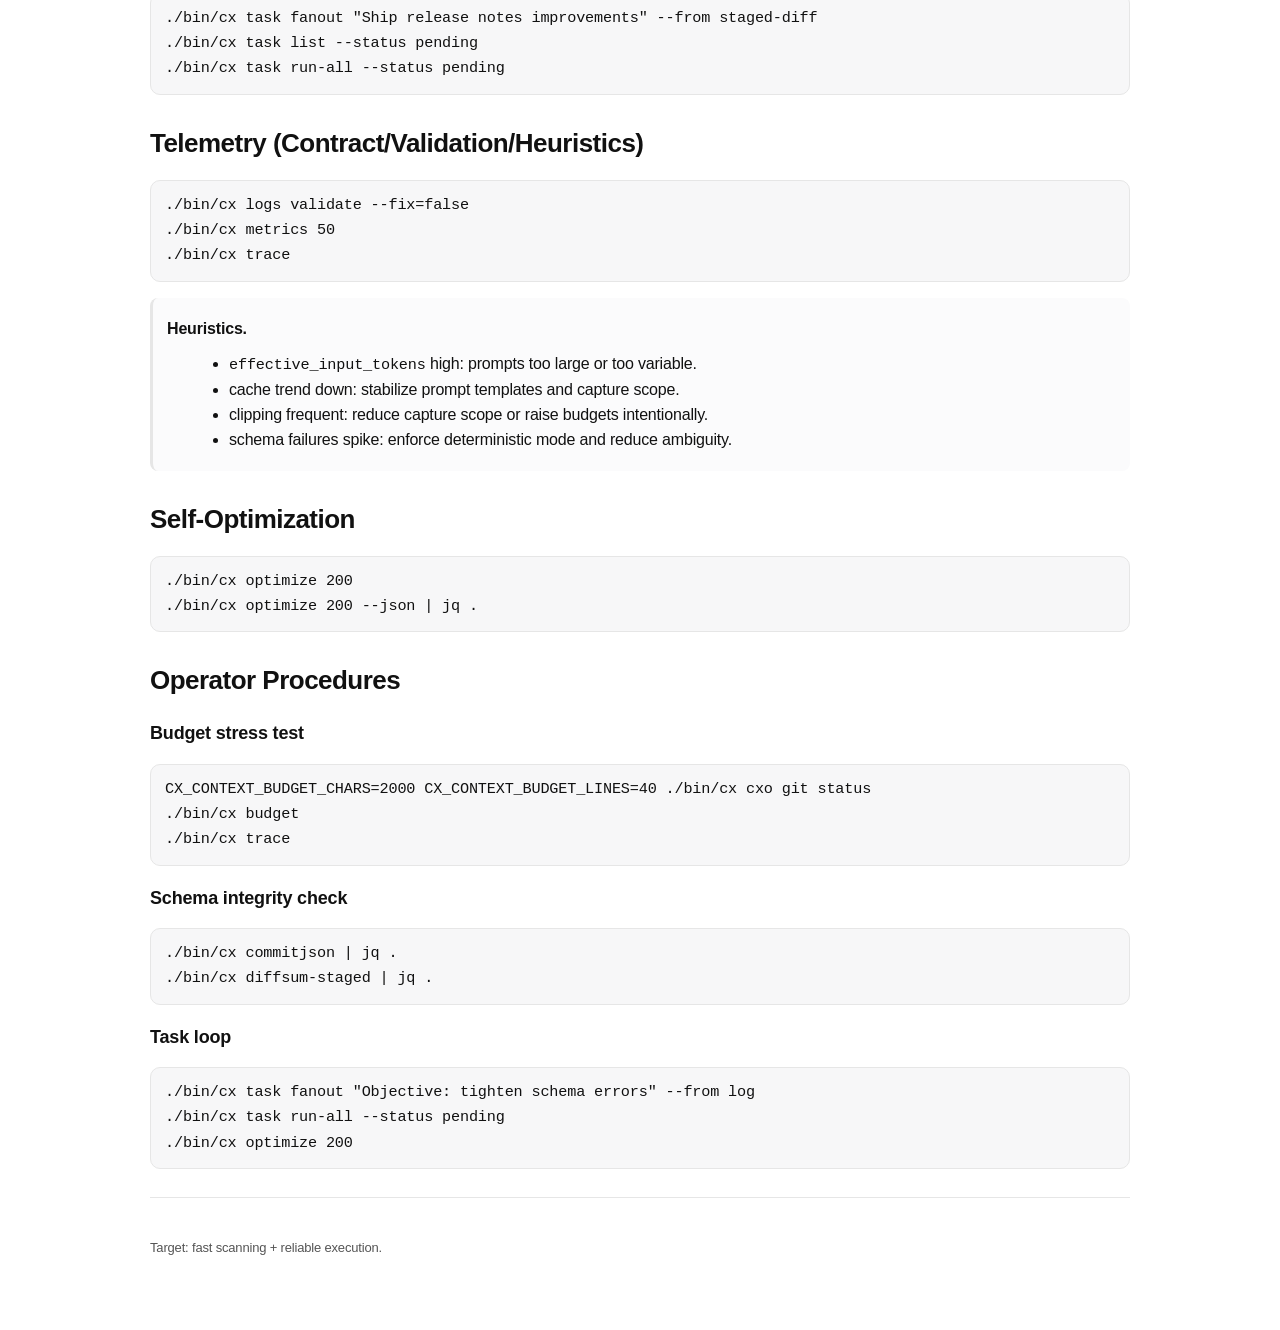
==== commit 4e387344: "chore(rebrand): rename project identity to CX and move repo slug to cx" ====
--- a/docs/manuals/02_web/CX_MANUAL_MASTER.html
+++ b/docs/manuals/02_web/CX_MANUAL_MASTER.html
@@ -3,13 +3,13 @@
   <head>
     <meta charset="utf-8" />
     <meta name="viewport" content="width=device-width,initial-scale=1" />
-    <title>cxcodex Manual (Master)</title>
+    <title>CX Manual (Master)</title>
     <link rel="stylesheet" href="./apple.css" />
   </head>
   <body>
     <div class="wrap">
       <header>
-        <div class="k">cxcodex</div>
+        <div class="k">CX</div>
         <h1>Manual (Master)</h1>
         <div class="meta">Last updated: 2026-02-26 · Focus: deterministic, observable, safe runtime</div>
       </header>
@@ -26,7 +26,7 @@
         <div class="card">
           <div class="k">Quickstart</div>
           <p>Run these three commands to confirm routing, budgets, and log location.</p>
-          <pre><code>cd ~/cxcodex
+          <pre><code>cd <repo-root>
 ./bin/cx version
 ./bin/cx budget
 ./bin/cx diffsum-staged | jq .</code></pre>
@@ -98,7 +98,7 @@
       <section id="start">
         <h2>Start Here: Verify What You’re Running</h2>
         <p>Prefer Rust execution. If you are on Bash fallback, expect reduced guarantees.</p>
-        <pre><code>cd ~/cxcodex
+        <pre><code>cd <repo-root>
 ./bin/cx version
 ./bin/cx diag
 ./bin/cx where version diffsum-staged task optimize</code></pre>
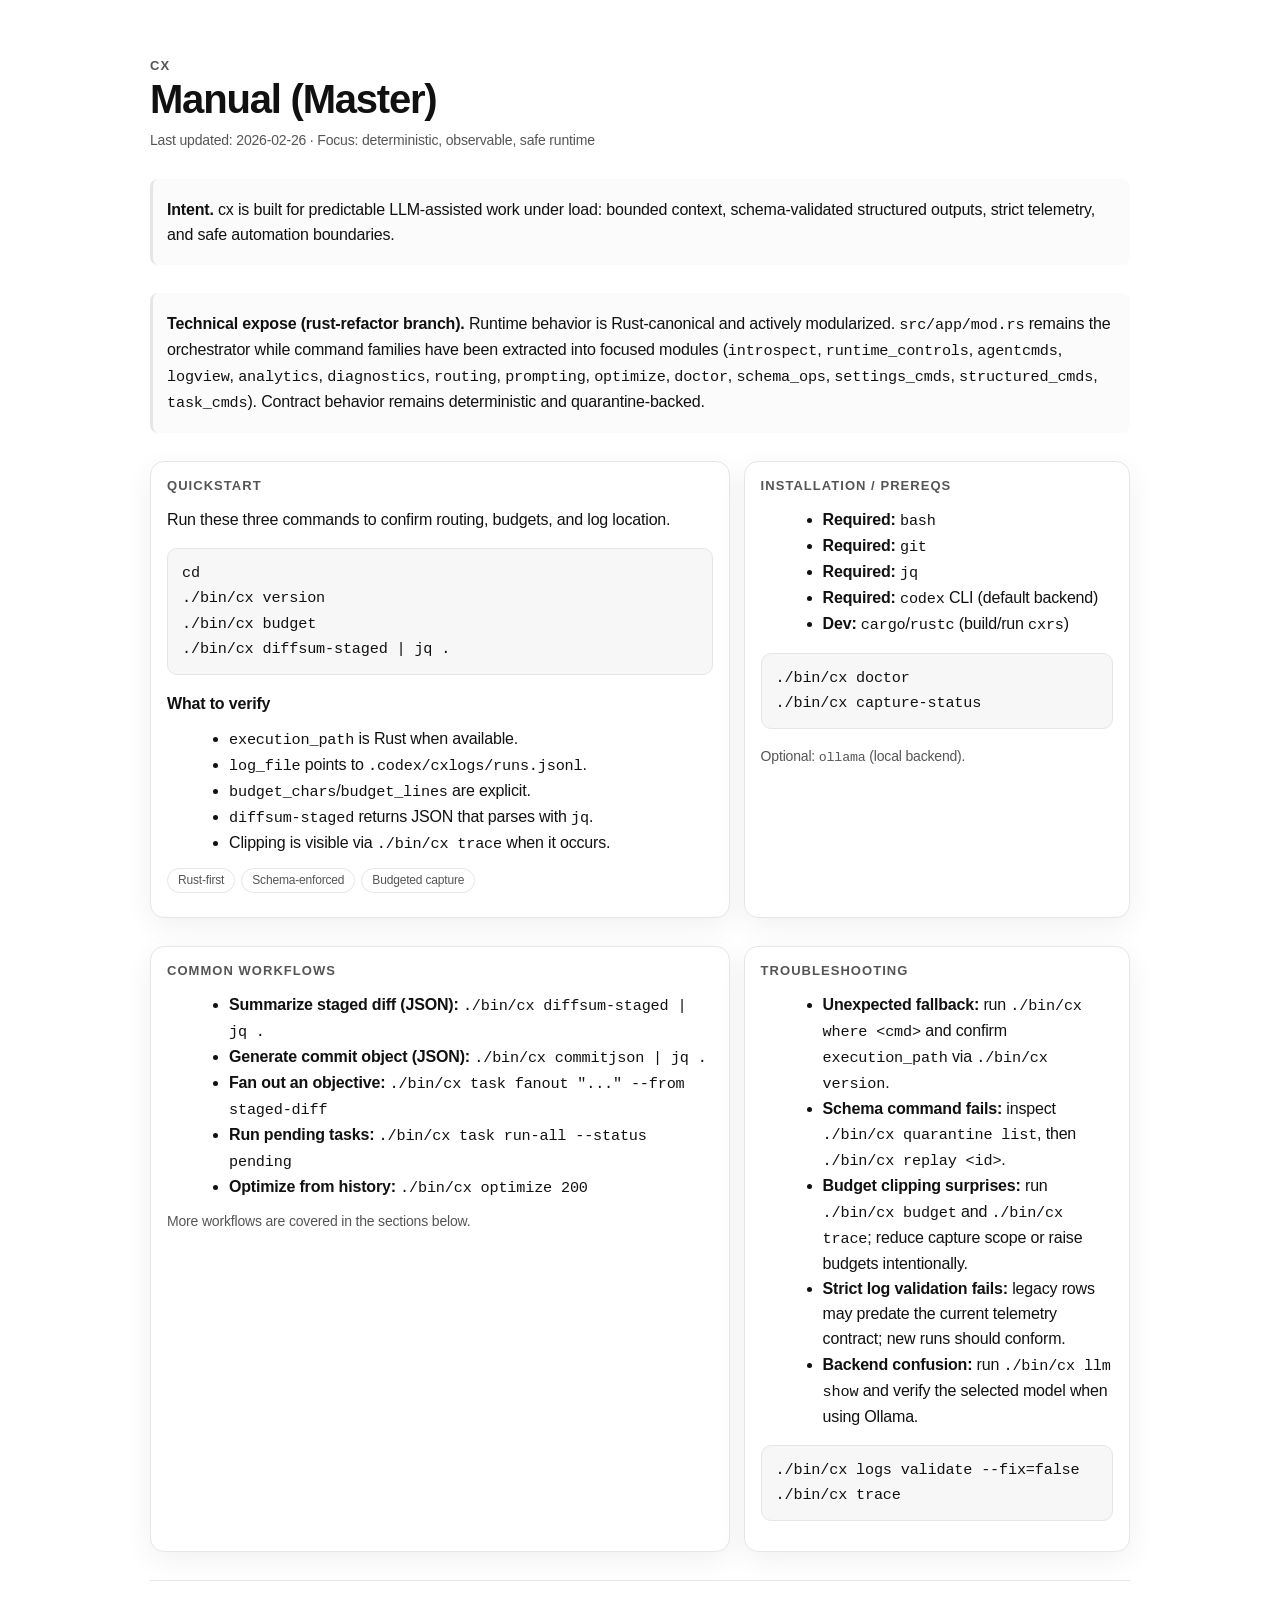
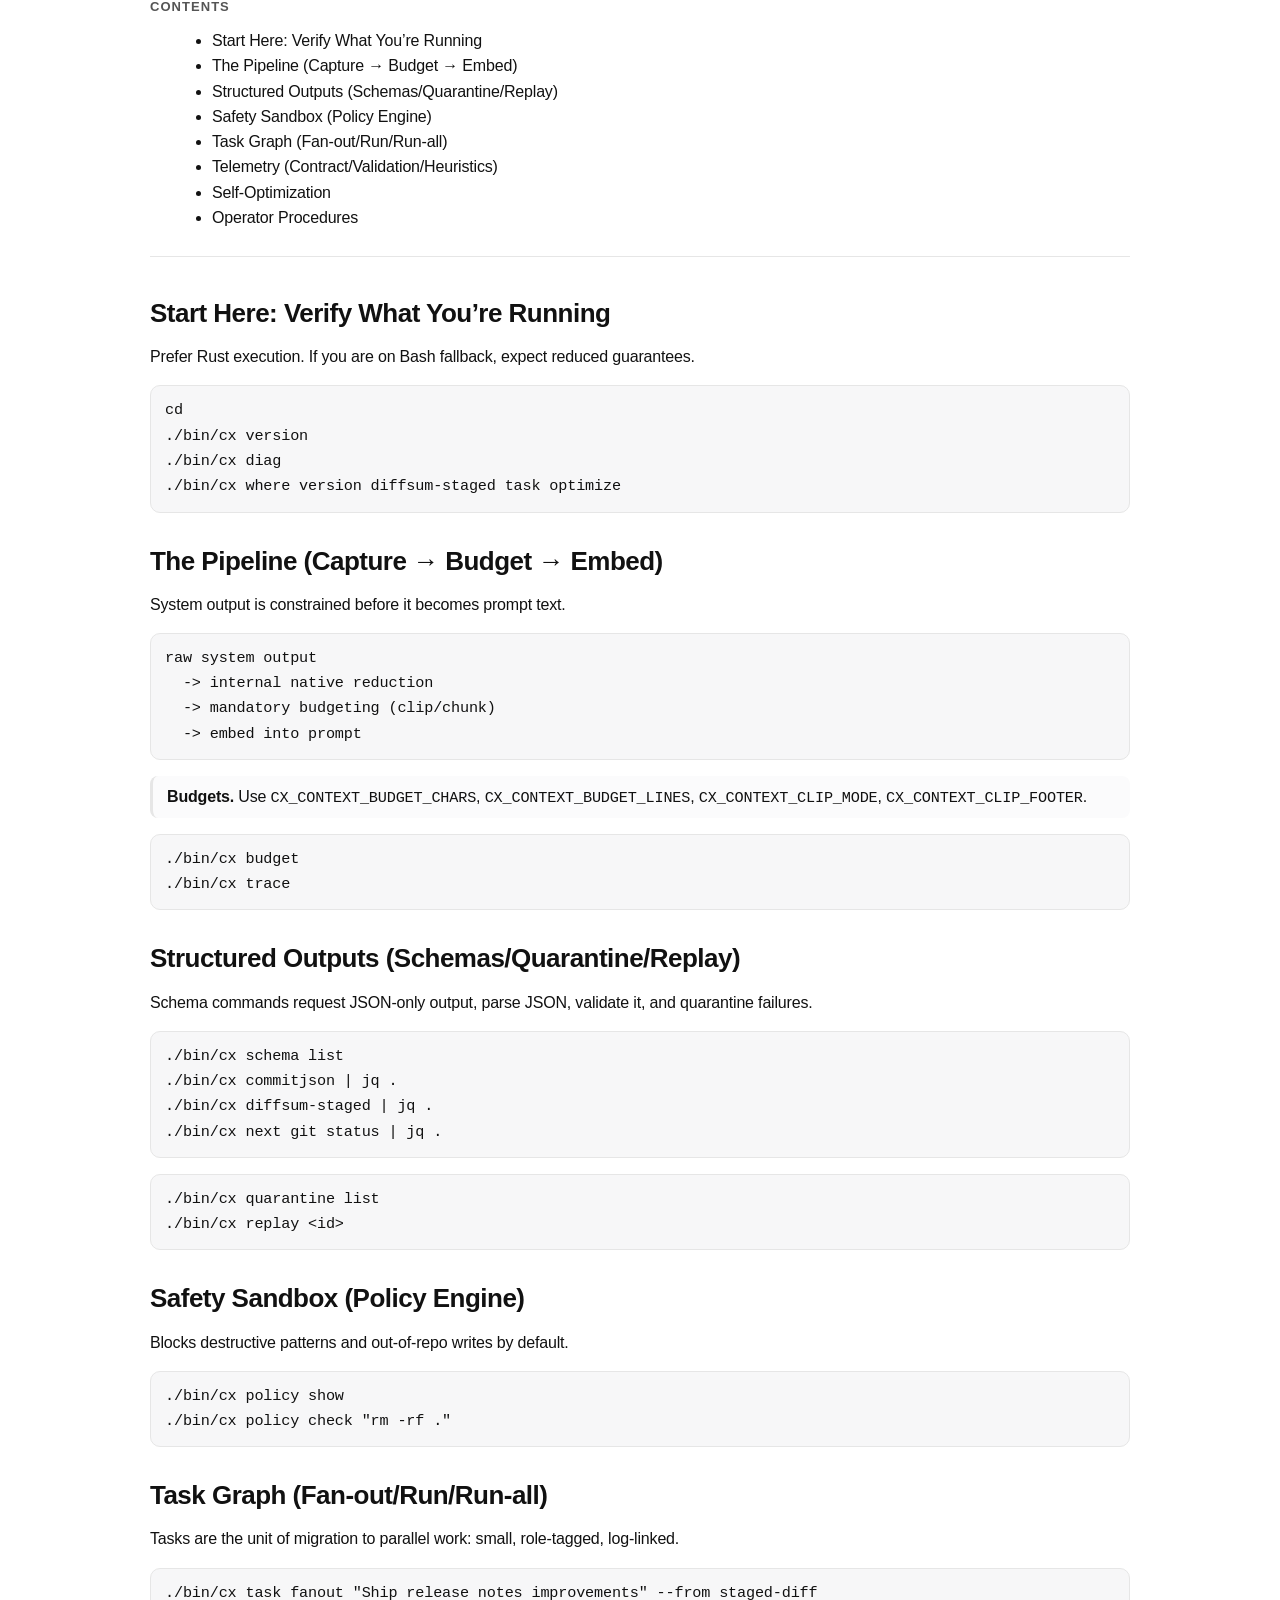
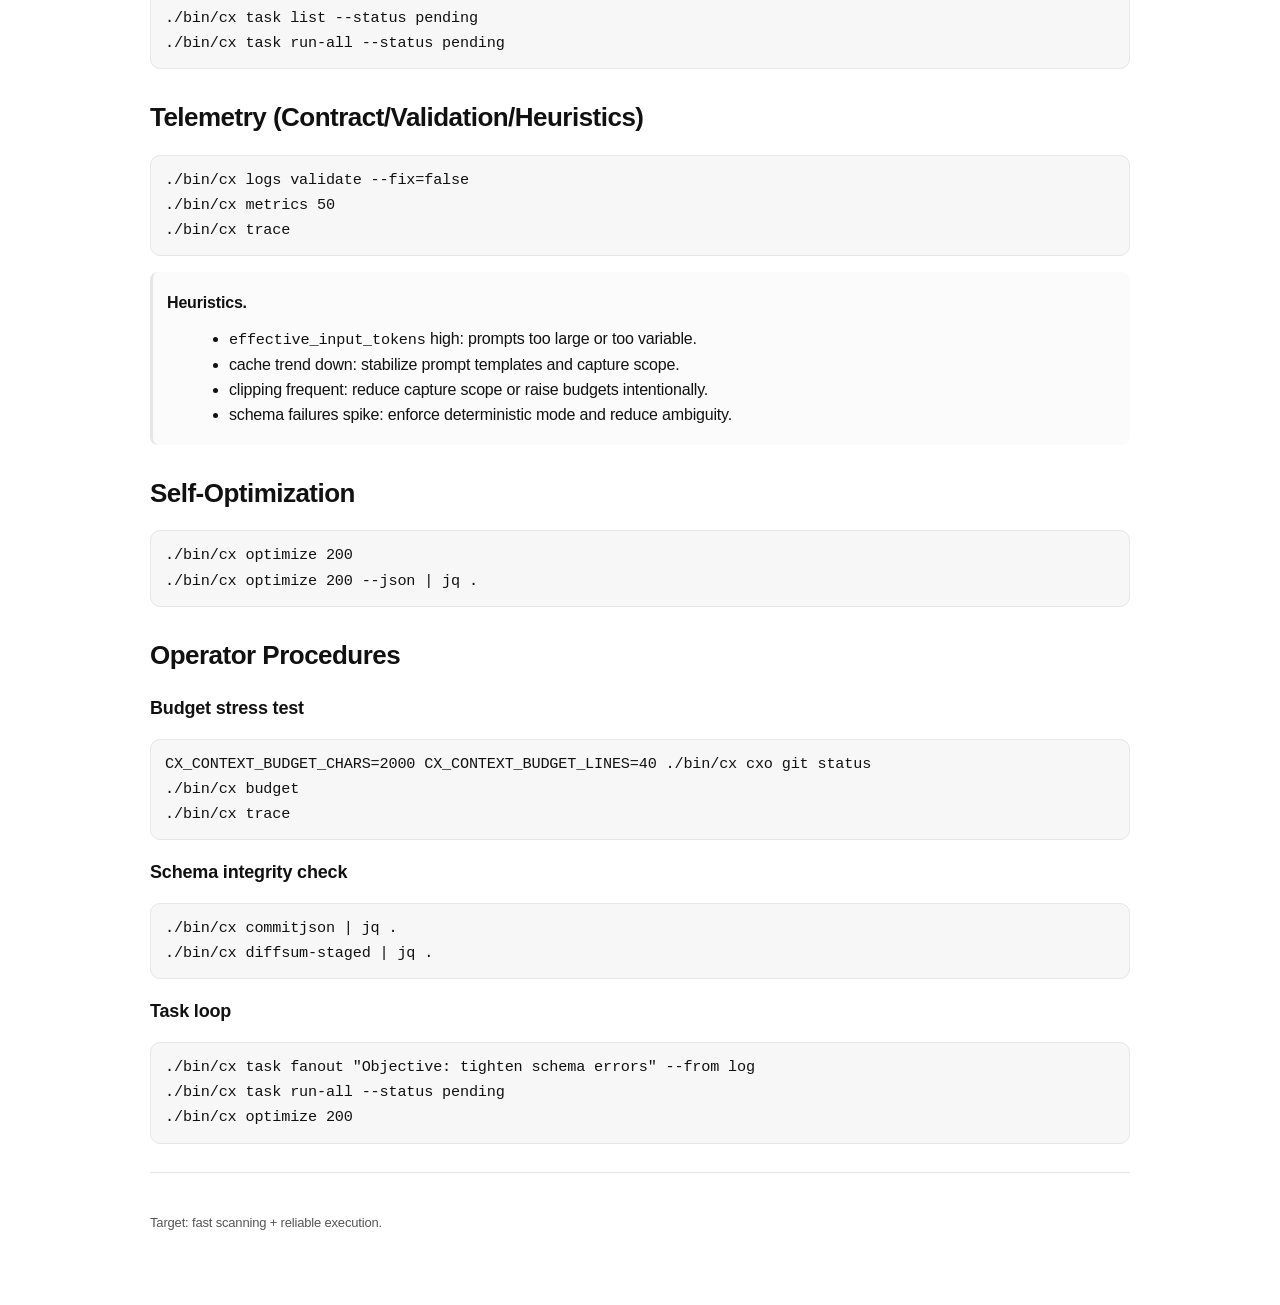
==== commit 39092a98: "refactor: remove RTK dependency and enforce native-only Rust capture" ====
--- a/docs/manuals/02_web/CX_MANUAL_MASTER.html
+++ b/docs/manuals/02_web/CX_MANUAL_MASTER.html
@@ -50,8 +50,8 @@
             <li><strong>Dev:</strong> <code>cargo</code>/<code>rustc</code> (build/run <code>cxrs</code>)</li>
           </ul>
           <pre><code>./bin/cx doctor
-./bin/cx rtk-status</code></pre>
-          <p class="meta">Optional: <code>rtk</code> (system output only), <code>ollama</code> (local backend).</p>
+./bin/cx capture-status</code></pre>
+          <p class="meta">Optional: <code>ollama</code> (local backend).</p>
         </div>
       </section>
 
@@ -108,8 +108,7 @@
         <h2>The Pipeline (Capture → Budget → Embed)</h2>
         <p>System output is constrained before it becomes prompt text.</p>
         <pre><code>raw system output
-  -&gt; optional RTK routing (system output only)
-  -&gt; optional native reduction
+  -&gt; internal native reduction
   -&gt; mandatory budgeting (clip/chunk)
   -&gt; embed into prompt</code></pre>
         <p class="callout"><strong>Budgets.</strong> Use <code>CX_CONTEXT_BUDGET_CHARS</code>, <code>CX_CONTEXT_BUDGET_LINES</code>, <code>CX_CONTEXT_CLIP_MODE</code>, <code>CX_CONTEXT_CLIP_FOOTER</code>.</p>
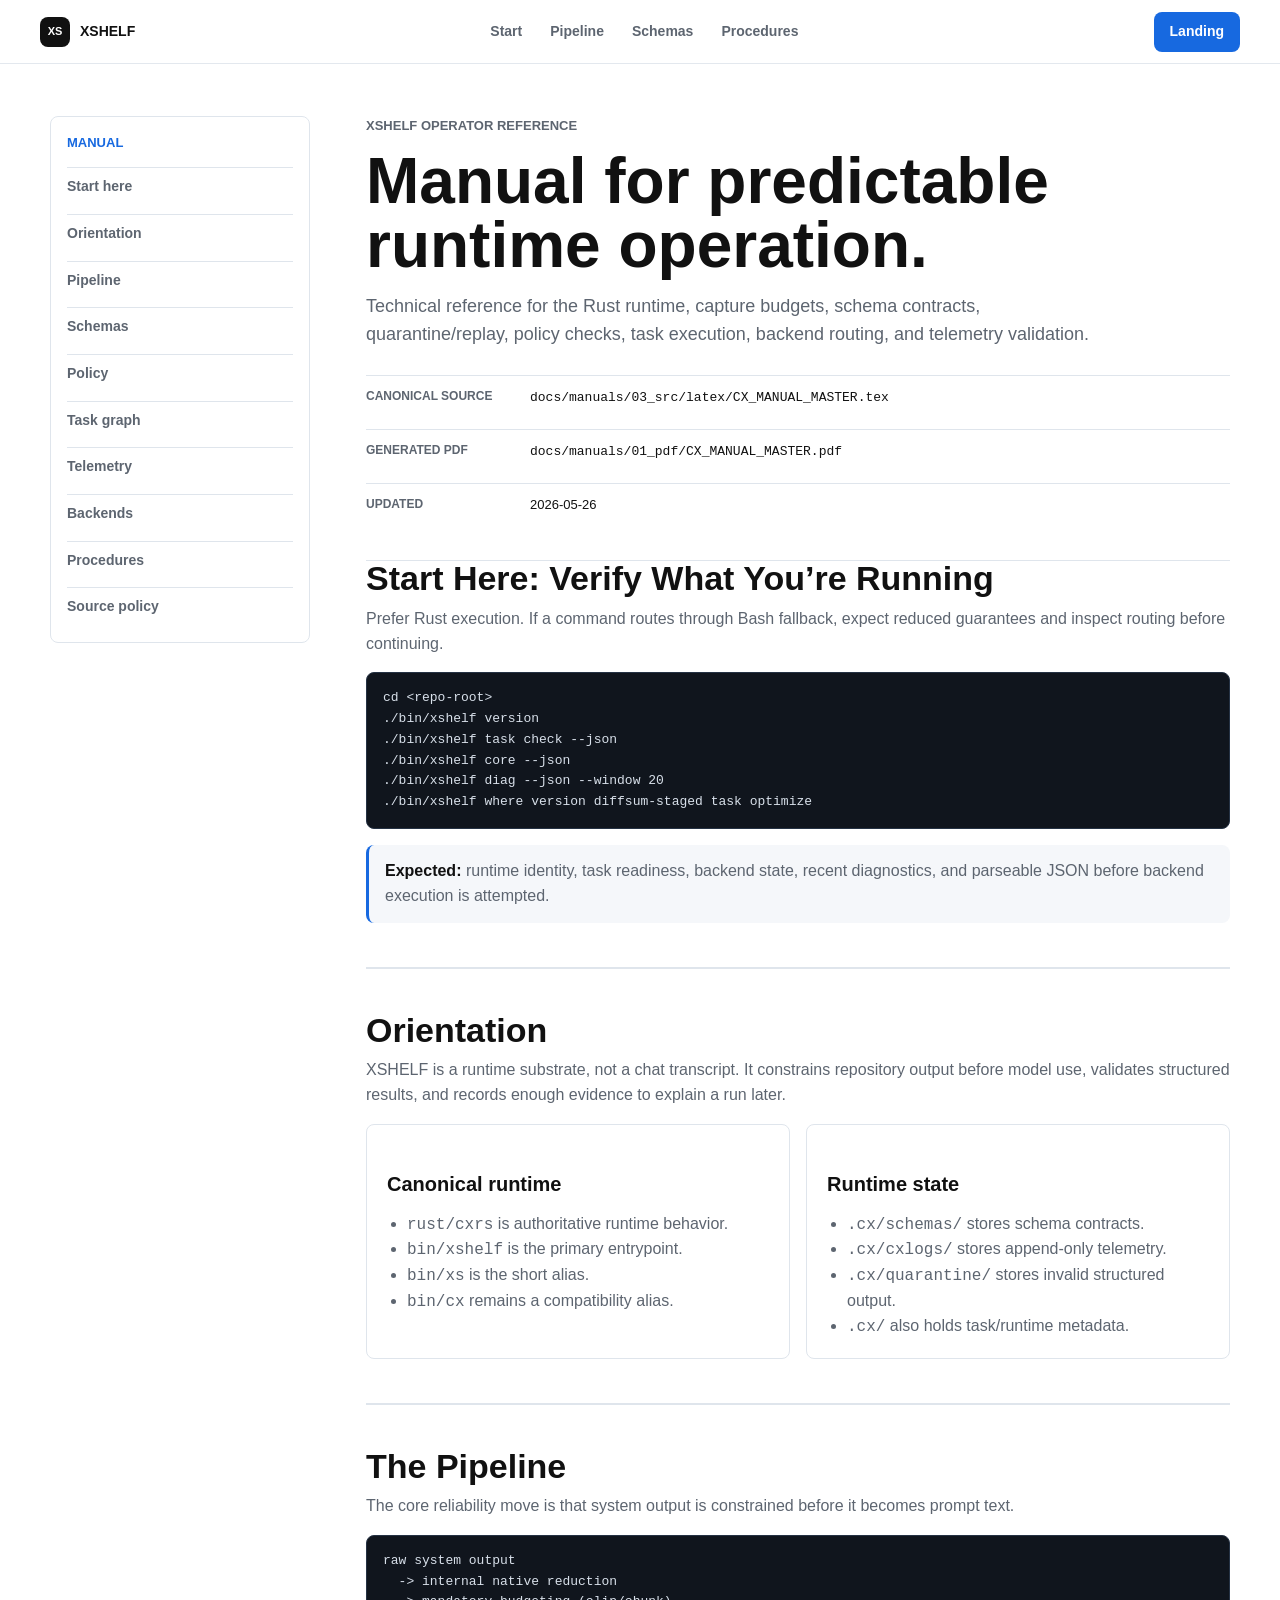
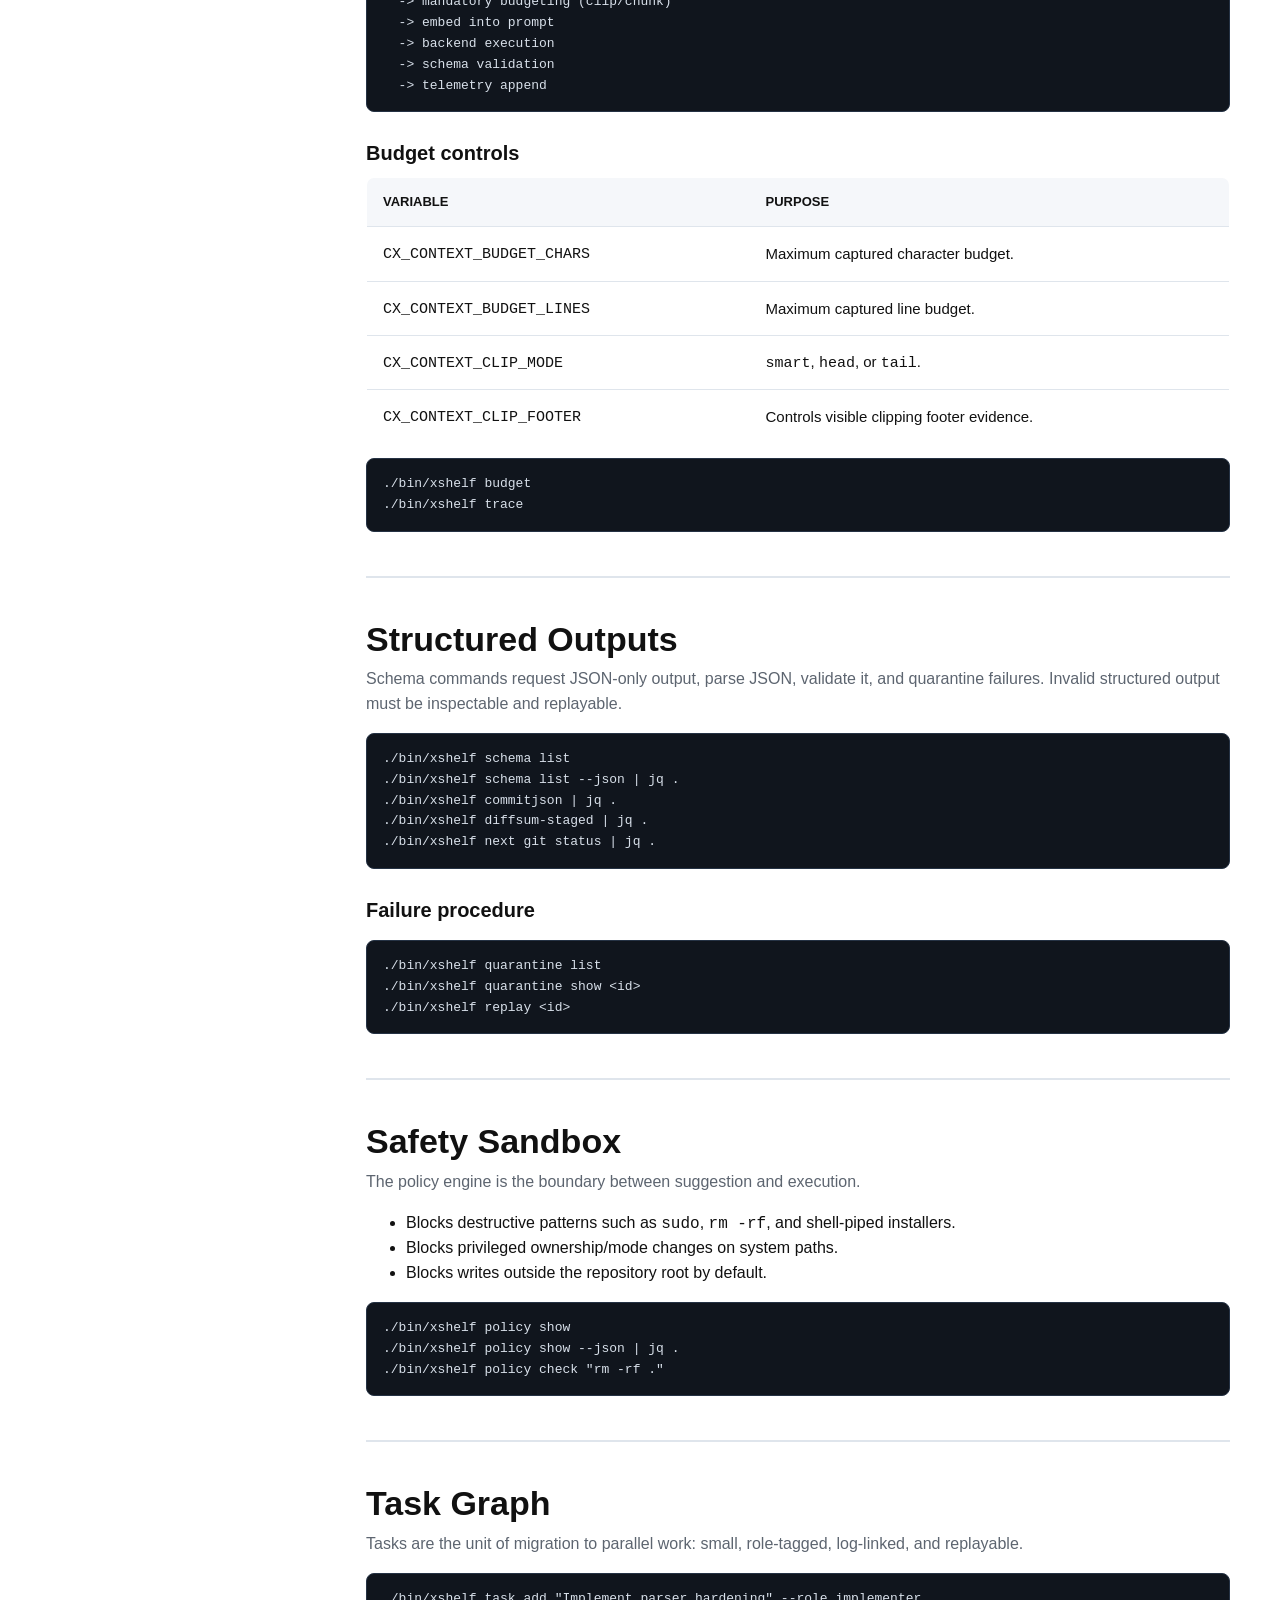
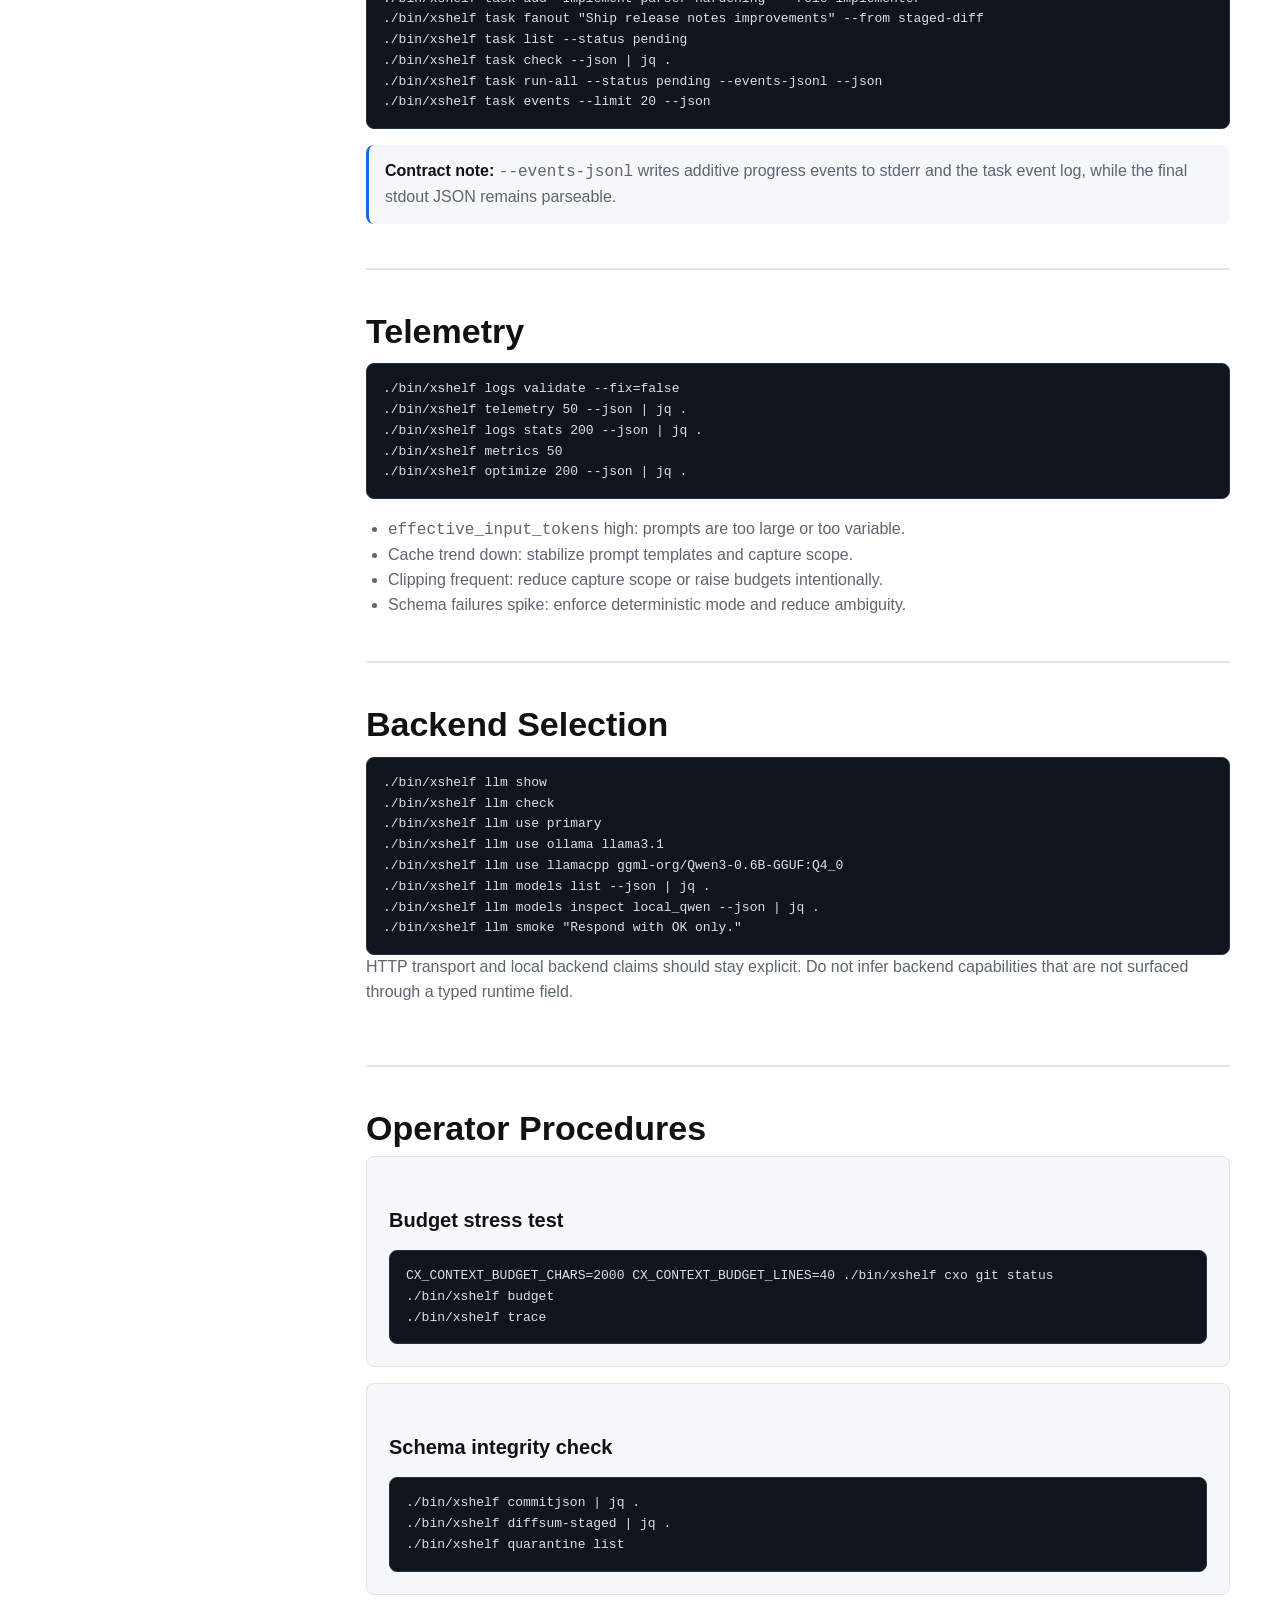
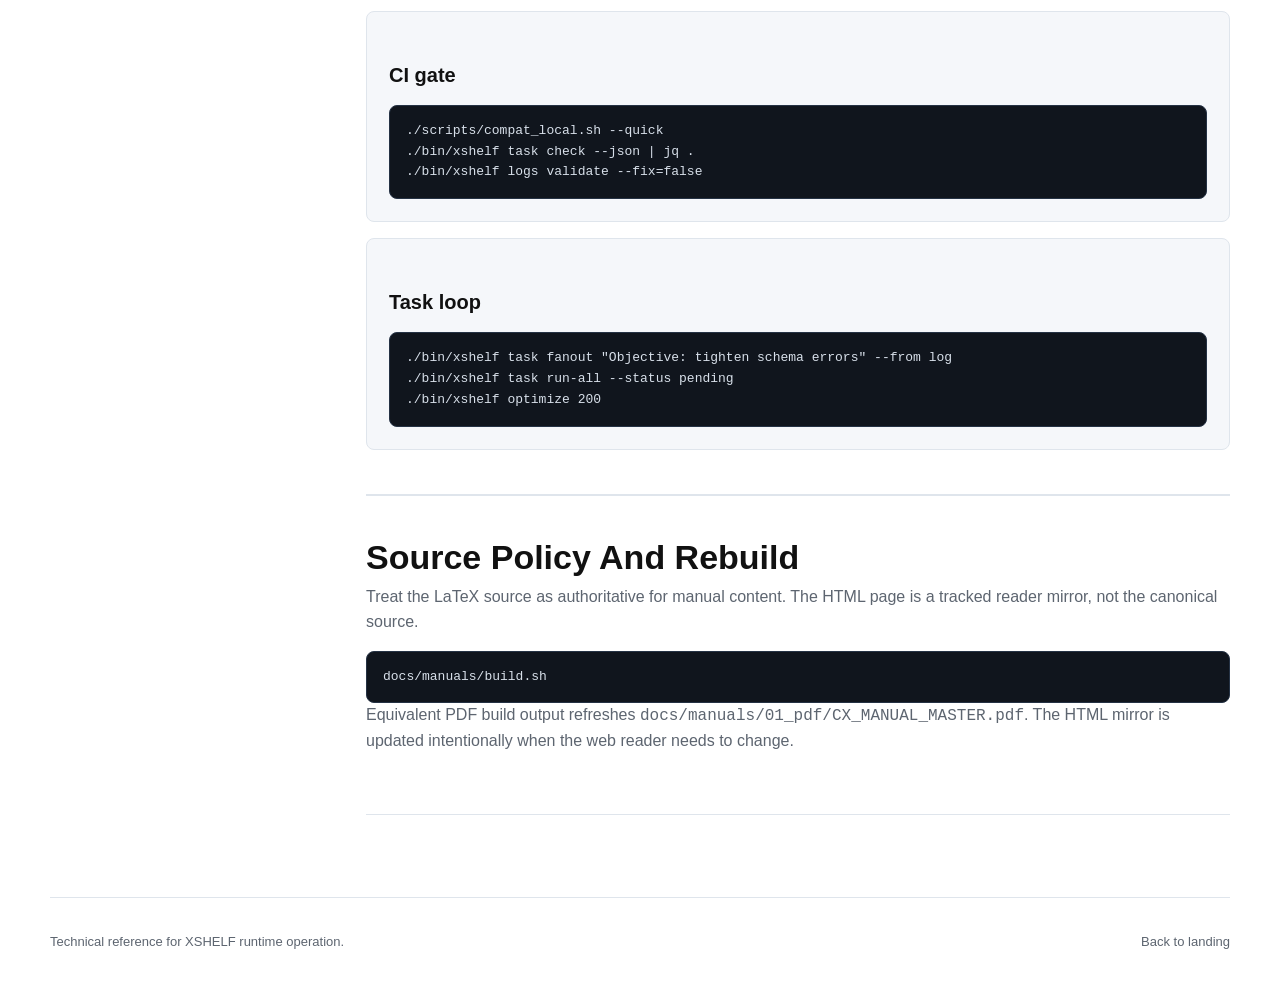
==== commit f6bd5121: "Merge main and preserve task prompt and telemetry improvements" ====
--- a/docs/manuals/02_web/CX_MANUAL_MASTER.html
+++ b/docs/manuals/02_web/CX_MANUAL_MASTER.html
@@ -3,186 +3,284 @@
   <head>
     <meta charset="utf-8" />
     <meta name="viewport" content="width=device-width,initial-scale=1" />
-    <title>CX Manual (Master)</title>
+    <title>XSHELF Operator Manual</title>
     <link rel="stylesheet" href="./apple.css" />
   </head>
-  <body>
-    <div class="wrap">
-      <header>
-        <div class="k">CX</div>
-        <h1>Manual (Master)</h1>
-        <div class="meta">Last updated: 2026-02-26 · Focus: deterministic, observable, safe runtime</div>
-      </header>
-
-      <section class="callout">
-        <p><strong>Intent.</strong> cx is built for predictable LLM-assisted work under load: bounded context, schema-validated structured outputs, strict telemetry, and safe automation boundaries.</p>
-      </section>
-
-      <section class="callout">
-        <p><strong>Technical expose (rust-refactor branch).</strong> Runtime behavior is Rust-canonical and actively modularized. <code>src/app/mod.rs</code> remains the orchestrator while command families have been extracted into focused modules (<code>introspect</code>, <code>runtime_controls</code>, <code>agentcmds</code>, <code>logview</code>, <code>analytics</code>, <code>diagnostics</code>, <code>routing</code>, <code>prompting</code>, <code>optimize</code>, <code>doctor</code>, <code>schema_ops</code>, <code>settings_cmds</code>, <code>structured_cmds</code>, <code>task_cmds</code>). Contract behavior remains deterministic and quarantine-backed.</p>
-      </section>
-
-      <section class="grid" aria-label="Quickstart">
-        <div class="card">
-          <div class="k">Quickstart</div>
-          <p>Run these three commands to confirm routing, budgets, and log location.</p>
-          <pre><code>cd <repo-root>
-./bin/cx version
-./bin/cx budget
-./bin/cx diffsum-staged | jq .</code></pre>
-          <p><strong>What to verify</strong></p>
-          <ul>
-            <li><code>execution_path</code> is Rust when available.</li>
-            <li><code>log_file</code> points to <code>.codex/cxlogs/runs.jsonl</code>.</li>
-            <li><code>budget_chars</code>/<code>budget_lines</code> are explicit.</li>
-            <li><code>diffsum-staged</code> returns JSON that parses with <code>jq</code>.</li>
-            <li>Clipping is visible via <code>./bin/cx trace</code> when it occurs.</li>
-          </ul>
-          <p><span class="pill">Rust-first</span><span class="pill">Schema-enforced</span><span class="pill">Budgeted capture</span></p>
-        </div>
-        <div class="card">
-          <div class="k">Installation / Prereqs</div>
-          <ul>
-            <li><strong>Required:</strong> <code>bash</code></li>
-            <li><strong>Required:</strong> <code>git</code></li>
-            <li><strong>Required:</strong> <code>jq</code></li>
-            <li><strong>Required:</strong> <code>codex</code> CLI (default backend)</li>
-            <li><strong>Dev:</strong> <code>cargo</code>/<code>rustc</code> (build/run <code>cxrs</code>)</li>
-          </ul>
-          <pre><code>./bin/cx doctor
-./bin/cx capture-status</code></pre>
-          <p class="meta">Optional: <code>ollama</code> (local backend).</p>
-        </div>
-      </section>
-
-      <section class="grid" aria-label="Common workflows and troubleshooting">
-        <div class="card">
-          <div class="k">Common workflows</div>
-          <ul>
-            <li><strong>Summarize staged diff (JSON):</strong> <code>./bin/cx diffsum-staged | jq .</code></li>
-            <li><strong>Generate commit object (JSON):</strong> <code>./bin/cx commitjson | jq .</code></li>
-            <li><strong>Fan out an objective:</strong> <code>./bin/cx task fanout "..." --from staged-diff</code></li>
-            <li><strong>Run pending tasks:</strong> <code>./bin/cx task run-all --status pending</code></li>
-            <li><strong>Optimize from history:</strong> <code>./bin/cx optimize 200</code></li>
-          </ul>
-          <p class="meta">More workflows are covered in the sections below.</p>
-        </div>
-        <div class="card">
-          <div class="k">Troubleshooting</div>
-          <ul>
-            <li><strong>Unexpected fallback:</strong> run <code>./bin/cx where &lt;cmd&gt;</code> and confirm <code>execution_path</code> via <code>./bin/cx version</code>.</li>
-            <li><strong>Schema command fails:</strong> inspect <code>./bin/cx quarantine list</code>, then <code>./bin/cx replay &lt;id&gt;</code>.</li>
-            <li><strong>Budget clipping surprises:</strong> run <code>./bin/cx budget</code> and <code>./bin/cx trace</code>; reduce capture scope or raise budgets intentionally.</li>
-            <li><strong>Strict log validation fails:</strong> legacy rows may predate the current telemetry contract; new runs should conform.</li>
-            <li><strong>Backend confusion:</strong> run <code>./bin/cx llm show</code> and verify the selected model when using Ollama.</li>
-          </ul>
-          <pre><code>./bin/cx logs validate --fix=false
-./bin/cx trace</code></pre>
-        </div>
-      </section>
-
-      <nav class="toc">
-        <div class="k">Contents</div>
-        <ul>
-          <li><a href="#start">Start Here: Verify What You’re Running</a></li>
-          <li><a href="#pipeline">The Pipeline (Capture → Budget → Embed)</a></li>
-          <li><a href="#schemas">Structured Outputs (Schemas/Quarantine/Replay)</a></li>
-          <li><a href="#policy">Safety Sandbox (Policy Engine)</a></li>
-          <li><a href="#tasks">Task Graph (Fan-out/Run/Run-all)</a></li>
-          <li><a href="#telemetry">Telemetry (Contract/Validation/Heuristics)</a></li>
-          <li><a href="#optimize">Self-Optimization</a></li>
-          <li><a href="#procedures">Operator Procedures</a></li>
-        </ul>
+  <body class="manual-page">
+    <header class="site-header">
+      <a class="brand" href="../../../index.html" aria-label="XSHELF home">
+        <span class="brand-mark">XS</span>
+        <span>XSHELF</span>
+      </a>
+      <nav aria-label="Primary">
+        <a href="#start">Start</a>
+        <a href="#pipeline">Pipeline</a>
+        <a href="#schemas">Schemas</a>
+        <a href="#procedures">Procedures</a>
       </nav>
-
-      <section id="start">
-        <h2>Start Here: Verify What You’re Running</h2>
-        <p>Prefer Rust execution. If you are on Bash fallback, expect reduced guarantees.</p>
-        <pre><code>cd <repo-root>
-./bin/cx version
-./bin/cx diag
-./bin/cx where version diffsum-staged task optimize</code></pre>
-      </section>
-
-      <section id="pipeline">
-        <h2>The Pipeline (Capture → Budget → Embed)</h2>
-        <p>System output is constrained before it becomes prompt text.</p>
-        <pre><code>raw system output
+      <a class="header-action" href="../../../index.html">Landing</a>
+    </header>
+
+    <main id="top" class="manual-shell">
+      <aside class="toc manual-toc" aria-label="Manual contents">
+        <div class="toc-title">Manual</div>
+        <a href="#start">Start here</a>
+        <a href="#orientation">Orientation</a>
+        <a href="#pipeline">Pipeline</a>
+        <a href="#schemas">Schemas</a>
+        <a href="#policy">Policy</a>
+        <a href="#tasks">Task graph</a>
+        <a href="#telemetry">Telemetry</a>
+        <a href="#backends">Backends</a>
+        <a href="#procedures">Procedures</a>
+        <a href="#rebuild">Source policy</a>
+      </aside>
+
+      <article class="manual-content technical-manual">
+        <header class="manual-title">
+          <p class="product-line">XSHELF operator reference</p>
+          <h1>Manual for predictable runtime operation.</h1>
+          <p>
+            Technical reference for the Rust runtime, capture budgets, schema
+            contracts, quarantine/replay, policy checks, task execution, backend
+            routing, and telemetry validation.
+          </p>
+          <dl class="manual-meta">
+            <div>
+              <dt>Canonical source</dt>
+              <dd><code>docs/manuals/03_src/latex/CX_MANUAL_MASTER.tex</code></dd>
+            </div>
+            <div>
+              <dt>Generated PDF</dt>
+              <dd><code>docs/manuals/01_pdf/CX_MANUAL_MASTER.pdf</code></dd>
+            </div>
+            <div>
+              <dt>Updated</dt>
+              <dd>2026-05-26</dd>
+            </div>
+          </dl>
+        </header>
+
+        <section id="start">
+          <h2>Start Here: Verify What You’re Running</h2>
+          <p>
+            Prefer Rust execution. If a command routes through Bash fallback,
+            expect reduced guarantees and inspect routing before continuing.
+          </p>
+          <pre><code>cd &lt;repo-root&gt;
+./bin/xshelf version
+./bin/xshelf task check --json
+./bin/xshelf core --json
+./bin/xshelf diag --json --window 20
+./bin/xshelf where version diffsum-staged task optimize</code></pre>
+          <div class="manual-note">
+            <strong>Expected:</strong> runtime identity, task readiness, backend
+            state, recent diagnostics, and parseable JSON before backend
+            execution is attempted.
+          </div>
+        </section>
+
+        <section id="orientation">
+          <h2>Orientation</h2>
+          <p>
+            XSHELF is a runtime substrate, not a chat transcript. It constrains
+            repository output before model use, validates structured results,
+            and records enough evidence to explain a run later.
+          </p>
+          <div class="reference-grid">
+            <article>
+              <h3>Canonical runtime</h3>
+              <ul>
+                <li><code>rust/cxrs</code> is authoritative runtime behavior.</li>
+                <li><code>bin/xshelf</code> is the primary entrypoint.</li>
+                <li><code>bin/xs</code> is the short alias.</li>
+                <li><code>bin/cx</code> remains a compatibility alias.</li>
+              </ul>
+            </article>
+            <article>
+              <h3>Runtime state</h3>
+              <ul>
+                <li><code>.cx/schemas/</code> stores schema contracts.</li>
+                <li><code>.cx/cxlogs/</code> stores append-only telemetry.</li>
+                <li><code>.cx/quarantine/</code> stores invalid structured output.</li>
+                <li><code>.cx/</code> also holds task/runtime metadata.</li>
+              </ul>
+            </article>
+          </div>
+        </section>
+
+        <section id="pipeline">
+          <h2>The Pipeline</h2>
+          <p>The core reliability move is that system output is constrained before it becomes prompt text.</p>
+          <pre><code>raw system output
   -&gt; internal native reduction
   -&gt; mandatory budgeting (clip/chunk)
-  -&gt; embed into prompt</code></pre>
-        <p class="callout"><strong>Budgets.</strong> Use <code>CX_CONTEXT_BUDGET_CHARS</code>, <code>CX_CONTEXT_BUDGET_LINES</code>, <code>CX_CONTEXT_CLIP_MODE</code>, <code>CX_CONTEXT_CLIP_FOOTER</code>.</p>
-        <pre><code>./bin/cx budget
-./bin/cx trace</code></pre>
-      </section>
-
-      <section id="schemas">
-        <h2>Structured Outputs (Schemas/Quarantine/Replay)</h2>
-        <p>Schema commands request JSON-only output, parse JSON, validate it, and quarantine failures.</p>
-        <pre><code>./bin/cx schema list
-./bin/cx commitjson | jq .
-./bin/cx diffsum-staged | jq .
-./bin/cx next git status | jq .</code></pre>
-        <pre><code>./bin/cx quarantine list
-./bin/cx replay &lt;id&gt;</code></pre>
-      </section>
-
-      <section id="policy">
-        <h2>Safety Sandbox (Policy Engine)</h2>
-        <p>Blocks destructive patterns and out-of-repo writes by default.</p>
-        <pre><code>./bin/cx policy show
-./bin/cx policy check "rm -rf ."</code></pre>
-      </section>
-
-      <section id="tasks">
-        <h2>Task Graph (Fan-out/Run/Run-all)</h2>
-        <p>Tasks are the unit of migration to parallel work: small, role-tagged, log-linked.</p>
-        <pre><code>./bin/cx task fanout "Ship release notes improvements" --from staged-diff
-./bin/cx task list --status pending
-./bin/cx task run-all --status pending</code></pre>
-      </section>
-
-      <section id="telemetry">
-        <h2>Telemetry (Contract/Validation/Heuristics)</h2>
-        <pre><code>./bin/cx logs validate --fix=false
-./bin/cx metrics 50
-./bin/cx trace</code></pre>
-        <div class="callout">
-          <p><strong>Heuristics.</strong></p>
+  -&gt; embed into prompt
+  -&gt; backend execution
+  -&gt; schema validation
+  -&gt; telemetry append</code></pre>
+          <h3>Budget controls</h3>
+          <table>
+            <thead>
+              <tr>
+                <th scope="col">Variable</th>
+                <th scope="col">Purpose</th>
+              </tr>
+            </thead>
+            <tbody>
+              <tr>
+                <td><code>CX_CONTEXT_BUDGET_CHARS</code></td>
+                <td>Maximum captured character budget.</td>
+              </tr>
+              <tr>
+                <td><code>CX_CONTEXT_BUDGET_LINES</code></td>
+                <td>Maximum captured line budget.</td>
+              </tr>
+              <tr>
+                <td><code>CX_CONTEXT_CLIP_MODE</code></td>
+                <td><code>smart</code>, <code>head</code>, or <code>tail</code>.</td>
+              </tr>
+              <tr>
+                <td><code>CX_CONTEXT_CLIP_FOOTER</code></td>
+                <td>Controls visible clipping footer evidence.</td>
+              </tr>
+            </tbody>
+          </table>
+          <pre><code>./bin/xshelf budget
+./bin/xshelf trace</code></pre>
+        </section>
+
+        <section id="schemas">
+          <h2>Structured Outputs</h2>
+          <p>
+            Schema commands request JSON-only output, parse JSON, validate it,
+            and quarantine failures. Invalid structured output must be inspectable
+            and replayable.
+          </p>
+          <pre><code>./bin/xshelf schema list
+./bin/xshelf schema list --json | jq .
+./bin/xshelf commitjson | jq .
+./bin/xshelf diffsum-staged | jq .
+./bin/xshelf next git status | jq .</code></pre>
+          <h3>Failure procedure</h3>
+          <pre><code>./bin/xshelf quarantine list
+./bin/xshelf quarantine show &lt;id&gt;
+./bin/xshelf replay &lt;id&gt;</code></pre>
+        </section>
+
+        <section id="policy">
+          <h2>Safety Sandbox</h2>
+          <p>The policy engine is the boundary between suggestion and execution.</p>
           <ul>
-            <li><code>effective_input_tokens</code> high: prompts too large or too variable.</li>
-            <li>cache trend down: stabilize prompt templates and capture scope.</li>
-            <li>clipping frequent: reduce capture scope or raise budgets intentionally.</li>
-            <li>schema failures spike: enforce deterministic mode and reduce ambiguity.</li>
+            <li>Blocks destructive patterns such as <code>sudo</code>, <code>rm -rf</code>, and shell-piped installers.</li>
+            <li>Blocks privileged ownership/mode changes on system paths.</li>
+            <li>Blocks writes outside the repository root by default.</li>
           </ul>
-        </div>
-      </section>
-
-      <section id="optimize">
-        <h2>Self-Optimization</h2>
-        <pre><code>./bin/cx optimize 200
-./bin/cx optimize 200 --json | jq .</code></pre>
-      </section>
-
-      <section id="procedures">
-        <h2>Operator Procedures</h2>
-        <h3>Budget stress test</h3>
-        <pre><code>CX_CONTEXT_BUDGET_CHARS=2000 CX_CONTEXT_BUDGET_LINES=40 ./bin/cx cxo git status
-./bin/cx budget
-./bin/cx trace</code></pre>
-        <h3>Schema integrity check</h3>
-        <pre><code>./bin/cx commitjson | jq .
-./bin/cx diffsum-staged | jq .</code></pre>
-        <h3>Task loop</h3>
-        <pre><code>./bin/cx task fanout "Objective: tighten schema errors" --from log
-./bin/cx task run-all --status pending
-./bin/cx optimize 200</code></pre>
-      </section>
-
-      <hr />
-      <footer>
-        <div>Target: fast scanning + reliable execution.</div>
-      </footer>
-    </div>
+          <pre><code>./bin/xshelf policy show
+./bin/xshelf policy show --json | jq .
+./bin/xshelf policy check "rm -rf ."</code></pre>
+        </section>
+
+        <section id="tasks">
+          <h2>Task Graph</h2>
+          <p>
+            Tasks are the unit of migration to parallel work: small, role-tagged,
+            log-linked, and replayable.
+          </p>
+          <pre><code>./bin/xshelf task add "Implement parser hardening" --role implementer
+./bin/xshelf task fanout "Ship release notes improvements" --from staged-diff
+./bin/xshelf task list --status pending
+./bin/xshelf task check --json | jq .
+./bin/xshelf task run-all --status pending --events-jsonl --json
+./bin/xshelf task events --limit 20 --json</code></pre>
+          <div class="manual-note">
+            <strong>Contract note:</strong> <code>--events-jsonl</code> writes
+            additive progress events to stderr and the task event log, while the
+            final stdout JSON remains parseable.
+          </div>
+        </section>
+
+        <section id="telemetry">
+          <h2>Telemetry</h2>
+          <pre><code>./bin/xshelf logs validate --fix=false
+./bin/xshelf telemetry 50 --json | jq .
+./bin/xshelf logs stats 200 --json | jq .
+./bin/xshelf metrics 50
+./bin/xshelf optimize 200 --json | jq .</code></pre>
+          <ul class="signal-list">
+            <li><code>effective_input_tokens</code> high: prompts are too large or too variable.</li>
+            <li>Cache trend down: stabilize prompt templates and capture scope.</li>
+            <li>Clipping frequent: reduce capture scope or raise budgets intentionally.</li>
+            <li>Schema failures spike: enforce deterministic mode and reduce ambiguity.</li>
+          </ul>
+        </section>
+
+        <section id="backends">
+          <h2>Backend Selection</h2>
+          <pre><code>./bin/xshelf llm show
+./bin/xshelf llm check
+./bin/xshelf llm use primary
+./bin/xshelf llm use ollama llama3.1
+./bin/xshelf llm use llamacpp ggml-org/Qwen3-0.6B-GGUF:Q4_0
+./bin/xshelf llm models list --json | jq .
+./bin/xshelf llm models inspect local_qwen --json | jq .
+./bin/xshelf llm smoke "Respond with OK only."</code></pre>
+          <p>
+            HTTP transport and local backend claims should stay explicit. Do not
+            infer backend capabilities that are not surfaced through a typed
+            runtime field.
+          </p>
+        </section>
+
+        <section id="procedures">
+          <h2>Operator Procedures</h2>
+          <div class="procedure-grid">
+            <article>
+              <h3>Budget stress test</h3>
+              <pre><code>CX_CONTEXT_BUDGET_CHARS=2000 CX_CONTEXT_BUDGET_LINES=40 ./bin/xshelf cxo git status
+./bin/xshelf budget
+./bin/xshelf trace</code></pre>
+            </article>
+            <article>
+              <h3>Schema integrity check</h3>
+              <pre><code>./bin/xshelf commitjson | jq .
+./bin/xshelf diffsum-staged | jq .
+./bin/xshelf quarantine list</code></pre>
+            </article>
+            <article>
+              <h3>CI gate</h3>
+              <pre><code>./scripts/compat_local.sh --quick
+./bin/xshelf task check --json | jq .
+./bin/xshelf logs validate --fix=false</code></pre>
+            </article>
+            <article>
+              <h3>Task loop</h3>
+              <pre><code>./bin/xshelf task fanout "Objective: tighten schema errors" --from log
+./bin/xshelf task run-all --status pending
+./bin/xshelf optimize 200</code></pre>
+            </article>
+          </div>
+        </section>
+
+        <section id="rebuild">
+          <h2>Source Policy And Rebuild</h2>
+          <p>
+            Treat the LaTeX source as authoritative for manual content. The HTML
+            page is a tracked reader mirror, not the canonical source.
+          </p>
+          <pre><code>docs/manuals/build.sh</code></pre>
+          <p>
+            Equivalent PDF build output refreshes
+            <code>docs/manuals/01_pdf/CX_MANUAL_MASTER.pdf</code>. The HTML mirror
+            is updated intentionally when the web reader needs to change.
+          </p>
+        </section>
+      </article>
+    </main>
+
+    <footer class="site-footer">
+      <span>Technical reference for XSHELF runtime operation.</span>
+      <span><a href="../../../index.html">Back to landing</a></span>
+    </footer>
   </body>
 </html>
--- a/docs/manuals/02_web/apple.css
+++ b/docs/manuals/02_web/apple.css
@@ -1,94 +1,1051 @@
-:root{
+:root {
   --bg: #ffffff;
   --ink: #111111;
-  --sub: #555555;
-  --rule: #e6e6e6;
-  --code-bg: #f7f7f8;
-  --link: #0a66c2;
-  --shadow: 0 8px 30px rgba(0,0,0,.06);
-}
-html,body{background:var(--bg); color:var(--ink); margin:0; padding:0;}
-body{
+  --muted: #5d6570;
+  --soft: #f5f7fa;
+  --line: #dfe5ec;
+  --blue: #1769e0;
+  --blue-dark: #0f4fb2;
+  --terminal: #10151d;
+  --terminal-2: #161d27;
+  --terminal-text: #d8e0ea;
+  --green: #43c47a;
+  --shadow: 0 24px 70px rgba(15, 32, 56, 0.11);
+}
+
+* {
+  box-sizing: border-box;
+}
+
+html {
+  scroll-behavior: smooth;
+}
+
+body {
+  margin: 0;
+  background: var(--bg);
+  color: var(--ink);
   font-family: -apple-system, BlinkMacSystemFont, "SF Pro Text", "Helvetica Neue", Helvetica, Arial, sans-serif;
-  line-height: 1.58;
-  letter-spacing: -0.011em;
-}
-.wrap{max-width: 980px; margin: 0 auto; padding: 56px 20px 72px;}
-header{margin-bottom: 28px;}
-h1{
-  font-size: 40px;
-  line-height: 1.1;
-  letter-spacing: -0.03em;
-  margin: 0 0 8px;
-}
-.meta{color:var(--sub); font-size: 14px;}
-nav.toc{
-  border-top:1px solid var(--rule);
-  border-bottom:1px solid var(--rule);
-  padding: 16px 0;
-  margin: 28px 0 36px;
-}
-nav.toc a{color:var(--ink); text-decoration:none;}
-nav.toc a:hover{color:var(--link);}
-section{margin: 28px 0;}
-h2{font-size: 26px; margin: 22px 0 8px; letter-spacing: -0.02em;}
-h3{font-size: 18px; margin: 18px 0 6px;}
-p{margin: 10px 0;}
-ul,ol{margin: 10px 0 10px 22px;}
-code, pre{
+  line-height: 1.55;
+}
+
+a {
+  color: inherit;
+  text-decoration: none;
+}
+
+button,
+code,
+pre {
   font-family: ui-monospace, SFMono-Regular, Menlo, Monaco, Consolas, "Liberation Mono", "Courier New", monospace;
 }
-code{font-size: .95em;}
-pre{
-  background:var(--code-bg);
-  border:1px solid var(--rule);
+
+.site-header {
+  position: sticky;
+  top: 0;
+  z-index: 20;
+  display: flex;
+  align-items: center;
+  justify-content: space-between;
+  gap: 24px;
+  min-height: 64px;
+  padding: 0 40px;
+  border-bottom: 1px solid rgba(223, 229, 236, 0.86);
+  background: rgba(255, 255, 255, 0.88);
+  backdrop-filter: blur(16px);
+}
+
+.brand {
+  display: inline-flex;
+  align-items: center;
+  gap: 10px;
+  font-size: 14px;
+  font-weight: 700;
+}
+
+.brand-mark {
+  display: grid;
+  width: 30px;
+  height: 30px;
+  place-items: center;
+  border-radius: 8px;
+  background: var(--ink);
+  color: #ffffff;
+  font-size: 11px;
+}
+
+.site-header nav {
+  display: flex;
+  gap: 28px;
+  color: var(--muted);
+  font-size: 14px;
+  font-weight: 560;
+}
+
+.site-header nav a:hover,
+.toc a:hover {
+  color: var(--blue);
+}
+
+.header-action,
+.button {
+  display: inline-flex;
+  align-items: center;
+  justify-content: center;
+  min-height: 40px;
+  border-radius: 8px;
+  font-size: 14px;
+  font-weight: 650;
+}
+
+.header-actions {
+  display: inline-flex;
+  align-items: center;
+  gap: 10px;
+}
+
+.header-action {
+  padding: 0 16px;
+  background: var(--blue);
+  color: #ffffff;
+}
+
+.header-action.secondary {
+  border: 1px solid var(--line);
+  background: #ffffff;
+  color: var(--ink);
+}
+
+main,
+.site-footer {
+  width: min(1180px, calc(100% - 48px));
+  margin: 0 auto;
+}
+
+.hero {
+  display: grid;
+  grid-template-columns: minmax(0, 0.92fr) minmax(520px, 1.08fr);
+  gap: 56px;
+  align-items: center;
+  min-height: calc(100vh - 64px);
+  padding: 72px 0 54px;
+}
+
+.index-hero {
+  min-height: calc(78vh - 64px);
+}
+
+.product-line,
+.section-index,
+.toc-title {
+  color: var(--blue);
+  font-size: 13px;
+  font-weight: 750;
+  text-transform: uppercase;
+}
+
+h1,
+h2,
+h3,
+p {
+  margin-top: 0;
+}
+
+h1 {
+  max-width: 690px;
+  margin-bottom: 22px;
+  font-size: clamp(48px, 7vw, 86px);
+  line-height: 0.95;
+}
+
+.lead {
+  max-width: 620px;
+  margin-bottom: 30px;
+  color: var(--muted);
+  font-size: 20px;
+  line-height: 1.5;
+}
+
+.hero-actions {
+  display: flex;
+  flex-wrap: wrap;
+  gap: 12px;
+  margin-bottom: 16px;
+}
+
+.mobile-link-row {
+  display: none;
+}
+
+.button {
+  padding: 0 20px;
+  border: 1px solid var(--line);
+}
+
+.button.primary,
+.header-action {
+  border-color: var(--blue);
+  background: var(--blue);
+  color: #ffffff;
+}
+
+.button.primary:hover,
+.header-action:hover {
+  background: var(--blue-dark);
+}
+
+.header-action.secondary:hover {
+  background: var(--soft);
+}
+
+.button.secondary {
+  background: #ffffff;
+  color: var(--ink);
+}
+
+.status-strip {
+  display: grid;
+  grid-template-columns: repeat(3, minmax(0, 1fr));
+  max-width: 640px;
+  margin: 0;
+  overflow: hidden;
+  border: 1px solid var(--line);
+  border-radius: 8px;
+}
+
+.status-strip div {
+  padding: 16px 18px;
+}
+
+.status-strip div + div {
+  border-left: 1px solid var(--line);
+}
+
+.status-strip dt {
+  color: var(--muted);
+  font-size: 12px;
+  font-weight: 700;
+  text-transform: uppercase;
+}
+
+.status-strip dd {
+  margin: 4px 0 0;
+  font-size: 15px;
+  font-weight: 680;
+}
+
+.safe-command {
+  display: grid;
+  grid-template-columns: max-content minmax(0, 1fr) max-content;
+  gap: 10px;
+  align-items: center;
+  max-width: 640px;
+  margin-bottom: 30px;
+  padding: 8px;
+  border: 1px solid var(--line);
+  border-radius: 8px;
+  background: var(--soft);
+}
+
+.safe-command span {
+  padding-left: 8px;
+  color: var(--muted);
+  font-size: 12px;
+  font-weight: 750;
+  text-transform: uppercase;
+}
+
+.safe-command code {
+  min-width: 0;
+  overflow: hidden;
+  color: var(--blue-dark);
+  font-size: 13px;
+  font-weight: 700;
+  text-overflow: ellipsis;
+  white-space: nowrap;
+}
+
+.safe-command button {
+  min-height: 32px;
+  padding: 0 12px;
+  border: 1px solid var(--line);
+  border-radius: 7px;
+  background: #ffffff;
+  color: var(--ink);
+  font-size: 12px;
+  font-weight: 750;
+  cursor: pointer;
+}
+
+.terminal-panel {
+  overflow: hidden;
+  border: 1px solid #253244;
+  border-radius: 0 0 10px 10px;
+  background: var(--terminal);
+  box-shadow: var(--shadow);
+}
+
+.terminal-stack {
+  display: grid;
+  align-content: center;
+  gap: 0;
+}
+
+.terminal-top,
+.terminal-footer {
+  display: flex;
+  align-items: center;
+  justify-content: space-between;
+  gap: 16px;
+  padding: 13px 16px;
+  color: #aeb9c8;
+  font-size: 13px;
+  font-weight: 650;
+}
+
+.terminal-top {
+  background: var(--terminal-2);
+  border-bottom: 1px solid #253244;
+}
+
+.terminal-footer {
+  border-top: 1px solid #253244;
+}
+
+.window-dots {
+  display: flex;
+  gap: 6px;
+}
+
+.terminal-tools {
+  display: inline-flex;
+  align-items: center;
+  gap: 12px;
+}
+
+.copy-command {
+  min-height: 28px;
+  padding: 0 10px;
+  border: 1px solid #334155;
+  border-radius: 6px;
+  background: #1d2734;
+  color: #c8d3df;
+  font-size: 12px;
+  font-weight: 700;
+  cursor: pointer;
+}
+
+.copy-command:hover {
+  color: #ffffff;
+  border-color: #526171;
+}
+
+.window-dots span {
+  width: 10px;
+  height: 10px;
+  border-radius: 50%;
+  background: #526171;
+}
+
+.terminal-panel pre {
+  min-height: 356px;
+  margin: 0;
+  padding: 28px;
+  overflow: auto;
+  background: transparent;
+  color: var(--terminal-text);
+  font-size: 15px;
+  line-height: 1.7;
+}
+
+.live-dot {
+  display: inline-flex;
+  align-items: center;
+  gap: 8px;
+  color: var(--green);
+}
+
+.live-dot::before {
+  content: "";
+  width: 8px;
+  height: 8px;
+  border-radius: 50%;
+  background: currentColor;
+}
+
+.quick-tabs {
+  display: flex;
+  flex-wrap: wrap;
+  width: fit-content;
+  margin: -22px auto 70px;
+  padding: 4px;
+  border: 1px solid var(--line);
   border-radius: 10px;
-  padding: 12px 14px;
-  overflow:auto;
-  box-shadow: none;
-}
-pre code{
+  background: var(--soft);
+}
+
+.terminal-stack .quick-tabs {
+  justify-self: stretch;
+  width: 100%;
+  margin: 0;
+  border-color: var(--line);
+  border-bottom: 0;
+  border-radius: 10px 10px 0 0;
+  background: #eef2f7;
+  box-shadow: 0 10px 30px rgba(15, 32, 56, 0.06);
+}
+
+.quick-tabs button {
+  min-height: 34px;
+  padding: 0 14px;
+  border: 0;
+  border-radius: 7px;
+  background: transparent;
+  color: var(--muted);
+  font-size: 13px;
+  font-weight: 700;
+  cursor: pointer;
+}
+
+.terminal-stack .quick-tabs button {
+  flex: 1 1 0;
+  min-height: 42px;
+  border-radius: 7px 7px 0 0;
+}
+
+.quick-tabs .active {
+  background: #ffffff;
+  color: var(--ink);
+  box-shadow: 0 1px 8px rgba(15, 32, 56, 0.08);
+}
+
+.quick-tabs button:focus-visible,
+.copy-command:focus-visible,
+.safe-command button:focus-visible,
+.button:focus-visible,
+.header-action:focus-visible {
+  outline: 2px solid var(--blue);
+  outline-offset: 2px;
+}
+
+.proof-band {
+  display: grid;
+  grid-template-columns: repeat(4, minmax(0, 1fr));
+  gap: 1px;
+  margin: 0 0 22px;
+  overflow: hidden;
+  border: 1px solid var(--line);
+  border-radius: 8px;
+  background: var(--line);
+}
+
+.proof-band article {
+  position: relative;
+  min-height: 112px;
+  padding: 20px;
+  background: #ffffff;
+}
+
+.proof-band article::before {
+  position: absolute;
+  inset: 0 auto 0 0;
+  width: 3px;
+  background: transparent;
+  content: "";
+}
+
+.proof-band article.active {
+  background: #f8fbff;
+}
+
+.proof-band article.active::before {
+  background: var(--blue);
+}
+
+.proof-band span {
+  display: block;
+  margin-bottom: 18px;
+  color: var(--blue);
+  font-size: 12px;
+  font-weight: 750;
+  text-transform: uppercase;
+}
+
+.proof-band strong {
+  display: block;
+  font-size: 16px;
+  line-height: 1.35;
+}
+
+.section-block,
+.compare-band,
+.manual-layout {
+  padding: 82px 0;
+  border-top: 1px solid var(--line);
+}
+
+.section-head {
+  display: grid;
+  grid-template-columns: 74px minmax(0, 760px);
+  gap: 20px;
+  margin-bottom: 34px;
+}
+
+h2 {
+  margin-bottom: 10px;
+  font-size: clamp(32px, 4vw, 48px);
+  line-height: 1.04;
+}
+
+.section-head p,
+.compare-band p {
+  margin-bottom: 0;
+  color: var(--muted);
+  font-size: 18px;
+}
+
+.pipeline-grid,
+.card-grid,
+.steps,
+.procedure-grid {
+  display: grid;
+  gap: 16px;
+}
+
+.pipeline-grid {
+  grid-template-columns: repeat(4, minmax(0, 1fr));
+}
+
+.pipeline-grid article,
+.card,
+.steps article,
+.procedure-grid article {
+  border: 1px solid var(--line);
+  border-radius: 8px;
+  background: #ffffff;
+}
+
+.pipeline-grid article {
+  min-height: 178px;
+  padding: 24px;
+}
+
+.pipeline-grid span {
+  display: block;
+  margin-bottom: 34px;
+  color: var(--blue);
+  font-size: 13px;
+  font-weight: 750;
+  text-transform: uppercase;
+}
+
+.pipeline-grid p,
+.card p {
+  margin-bottom: 0;
+  color: var(--muted);
+}
+
+.card-grid {
+  grid-template-columns: repeat(2, minmax(0, 1fr));
+}
+
+.card {
+  padding: 24px;
+  box-shadow: 0 12px 38px rgba(15, 32, 56, 0.05);
+}
+
+h3 {
+  margin-bottom: 8px;
+  font-size: 20px;
+}
+
+.card code {
+  display: block;
+  margin-top: 20px;
+  padding: 12px;
+  overflow-x: auto;
+  border: 1px solid var(--line);
+  border-radius: 7px;
+  background: var(--soft);
+  color: var(--blue-dark);
+  font-size: 13px;
+}
+
+.compare-band {
+  display: grid;
+  grid-template-columns: minmax(0, 0.88fr) minmax(430px, 1.12fr);
+  gap: 52px;
+  align-items: start;
+}
+
+table {
+  width: 100%;
+  border-collapse: collapse;
+  border: 1px solid var(--line);
+  border-radius: 8px;
+  overflow: hidden;
+  font-size: 15px;
+}
+
+th,
+td {
+  padding: 14px 16px;
+  border-bottom: 1px solid var(--line);
+  text-align: left;
+}
+
+th {
+  background: var(--soft);
+  font-size: 13px;
+  text-transform: uppercase;
+}
+
+tr:last-child td {
+  border-bottom: 0;
+}
+
+.steps {
+  grid-template-columns: repeat(3, minmax(0, 1fr));
+}
+
+.steps article,
+.procedure-grid article {
+  padding: 22px;
+  background: var(--soft);
+}
+
+.steps span {
+  display: grid;
+  width: 32px;
+  height: 32px;
+  margin-bottom: 18px;
+  place-items: center;
+  border-radius: 50%;
+  background: var(--blue);
+  color: #ffffff;
+  font-size: 13px;
+  font-weight: 800;
+}
+
+pre {
+  max-width: 100%;
+  margin: 14px 0 0;
+  padding: 15px 16px;
+  overflow: auto;
+  border: 1px solid #253244;
+  border-radius: 8px;
+  background: var(--terminal);
+  color: var(--terminal-text);
+  font-size: 13px;
+  line-height: 1.6;
+}
+
+pre code {
+  display: block;
   white-space: pre;
-  word-break: normal;
-}
-.callout{
-  border-left: 3px solid var(--rule);
-  padding: 8px 14px;
-  background: #fbfbfc;
+}
+
+.manual-layout {
+  display: grid;
+  grid-template-columns: 230px minmax(0, 1fr);
+  gap: 64px;
+  align-items: start;
+}
+
+.manual-shell {
+  display: grid;
+  grid-template-columns: minmax(0, 260px) minmax(0, 1fr);
+  gap: 56px;
+  align-items: start;
+  padding: 52px 0 82px;
+}
+
+.manual-page .site-header {
+  background: rgba(255, 255, 255, 0.94);
+}
+
+.manual-toc {
+  top: 92px;
+}
+
+.technical-manual {
+  min-width: 0;
+  max-width: 880px;
+}
+
+.manual-title {
+  padding-bottom: 34px;
+  border-bottom: 1px solid var(--line);
+}
+
+.manual-title h1 {
+  max-width: 820px;
+  margin-bottom: 16px;
+  font-size: clamp(42px, 5vw, 64px);
+  line-height: 1;
+}
+
+.manual-title p:not(.product-line) {
+  max-width: 740px;
+  margin-bottom: 26px;
+  color: var(--muted);
+  font-size: 18px;
+}
+
+.manual-meta {
+  display: grid;
+  grid-template-columns: 1fr;
+  gap: 10px;
+  margin: 0;
+}
+
+.manual-meta div {
+  display: grid;
+  grid-template-columns: 150px minmax(0, 1fr);
+  gap: 14px;
+  padding: 11px 0;
+  border-top: 1px solid var(--line);
+}
+
+.manual-meta dt {
+  color: var(--muted);
+  font-size: 12px;
+  font-weight: 750;
+  text-transform: uppercase;
+}
+
+.manual-meta dd {
+  min-width: 0;
+  margin: 0;
+  font-size: 13px;
+}
+
+.manual-meta code {
+  overflow-wrap: anywhere;
+}
+
+.manual-page code {
+  word-break: break-word;
+}
+
+.technical-manual > section {
+  padding: 48px 0;
+  border-bottom: 1px solid var(--line);
+}
+
+.technical-manual h2 {
+  font-size: 34px;
+}
+
+.technical-manual h3 {
+  margin-top: 26px;
+}
+
+.technical-manual p {
+  color: var(--muted);
+}
+
+.manual-note {
+  margin-top: 16px;
+  padding: 14px 16px;
+  border-left: 3px solid var(--blue);
   border-radius: 8px;
-}
-.k{color:var(--sub); font-weight:600; font-size: 13px; text-transform: uppercase; letter-spacing: .08em;}
-hr{border:0; border-top:1px solid var(--rule); margin: 28px 0;}
-footer{color:var(--sub); font-size: 13px; margin-top: 40px;}
-
-.grid{display:grid; grid-template-columns: 1fr; gap: 14px;}
-@media (min-width: 880px){
-  .grid{grid-template-columns: 1.2fr .8fr;}
-}
-.card{
-  border: 1px solid var(--rule);
-  border-radius: 14px;
+  background: var(--soft);
+  color: var(--muted);
+}
+
+.manual-note strong {
+  color: var(--ink);
+}
+
+.reference-grid {
+  display: grid;
+  grid-template-columns: repeat(2, minmax(0, 1fr));
+  gap: 16px;
+}
+
+.reference-grid article {
+  padding: 18px 20px;
+  border: 1px solid var(--line);
+  border-radius: 8px;
   background: #ffffff;
-  box-shadow: var(--shadow);
-  padding: 14px 16px;
-}
-.card h3{margin-top: 0;}
-.pill{
-  display:inline-block;
-  padding: 2px 10px;
-  border: 1px solid var(--rule);
-  border-radius: 999px;
-  color: var(--sub);
-  font-size: 12px;
-  margin-right: 6px;
-}
-
-@media print{
-  :root{--link:#000000;}
-  body{background:#ffffff;}
-  .wrap{padding: 0;}
-  nav.toc{break-after: page;}
-  pre{page-break-inside: avoid;}
-  a{color:#000000; text-decoration:none;}
-  .card{box-shadow:none;}
-}
+}
+
+.reference-grid ul {
+  margin: 12px 0 0;
+  padding-left: 20px;
+  color: var(--muted);
+}
+
+.toc {
+  position: sticky;
+  top: 92px;
+  display: grid;
+  gap: 8px;
+  padding: 16px;
+  border: 1px solid var(--line);
+  border-radius: 8px;
+  background: #ffffff;
+}
+
+.toc-title {
+  margin-bottom: 6px;
+}
+
+.toc a {
+  padding: 8px 0;
+  border-top: 1px solid var(--line);
+  color: var(--muted);
+  font-size: 14px;
+  font-weight: 620;
+}
+
+.manual-content section {
+  padding: 0 0 44px;
+}
+
+.manual-content section + section {
+  padding-top: 44px;
+  border-top: 1px solid var(--line);
+}
+
+.manual-content h2 {
+  font-size: 34px;
+}
+
+.manual-content p,
+.signal-list {
+  color: var(--muted);
+}
+
+.signal-list {
+  margin: 18px 0 0;
+  padding-left: 22px;
+}
+
+.procedure-grid {
+  grid-template-columns: 1fr;
+}
+
+.site-footer {
+  display: flex;
+  justify-content: space-between;
+  gap: 20px;
+  padding: 34px 0 54px;
+  border-top: 1px solid var(--line);
+  color: var(--muted);
+  font-size: 13px;
+}
+
+@media (max-width: 980px) {
+  .site-header {
+    padding: 0 24px;
+  }
+
+  .site-header nav {
+    display: none;
+  }
+
+  .hero,
+  .compare-band,
+  .manual-layout,
+  .manual-shell {
+    grid-template-columns: 1fr;
+  }
+
+  .hero {
+    min-height: auto;
+    gap: 34px;
+    padding-top: 54px;
+  }
+
+  .pipeline-grid,
+  .card-grid,
+  .steps,
+  .proof-band {
+    grid-template-columns: 1fr 1fr;
+  }
+
+  .toc {
+    position: static;
+  }
+
+  .technical-manual {
+    max-width: none;
+  }
+
+  .manual-toc {
+    width: 100%;
+  }
+}
+
+@media (max-width: 680px) {
+  main,
+  .site-footer {
+    width: min(100% - 28px, 1180px);
+  }
+
+  .site-header {
+    min-height: 58px;
+    padding: 0 14px;
+  }
+
+  .header-actions {
+    display: none;
+  }
+
+  h1 {
+    font-size: 48px;
+  }
+
+  .lead {
+    font-size: 17px;
+  }
+
+  .hero-actions {
+    margin-bottom: 10px;
+  }
+
+  .mobile-link-row {
+    display: flex;
+    gap: 14px;
+    margin-bottom: 16px;
+    color: var(--blue);
+    font-size: 13px;
+    font-weight: 750;
+  }
+
+  .mobile-link-row a {
+    padding: 4px 0;
+  }
+
+  .status-strip,
+  .section-head,
+  .pipeline-grid,
+  .card-grid,
+  .steps,
+  .reference-grid {
+    grid-template-columns: 1fr;
+  }
+
+  .manual-shell {
+    padding-top: 34px;
+  }
+
+  .manual-toc {
+    display: grid;
+    grid-template-columns: 1fr 1fr;
+  }
+
+  .manual-toc .toc-title {
+    grid-column: 1 / -1;
+  }
+
+  .manual-title h1 {
+    font-size: 42px;
+  }
+
+  .manual-meta div {
+    grid-template-columns: 1fr;
+    gap: 4px;
+  }
+
+  .status-strip div + div {
+    border-top: 1px solid var(--line);
+    border-left: 0;
+  }
+
+  .quick-tabs {
+    width: 100%;
+    margin-bottom: 46px;
+  }
+
+  .terminal-stack .quick-tabs {
+    margin-bottom: 0;
+  }
+
+  .quick-tabs button {
+    flex: 1 1 42%;
+    padding: 0 8px;
+    font-size: 12px;
+  }
+
+  .terminal-stack .quick-tabs button {
+    flex-basis: 50%;
+    border-radius: 7px;
+  }
+
+  .safe-command {
+    grid-template-columns: 1fr max-content;
+  }
+
+  .safe-command span {
+    grid-column: 1 / -1;
+    padding-left: 0;
+  }
+
+  .proof-band {
+    grid-template-columns: 1fr;
+  }
+
+  .section-block,
+  .compare-band,
+  .manual-layout {
+    padding: 54px 0;
+  }
+
+  .terminal-panel pre {
+    min-height: 0;
+    padding: 20px;
+    font-size: 12px;
+  }
+
+  .terminal-top,
+  .terminal-footer {
+    align-items: flex-start;
+    flex-direction: column;
+  }
+
+  .terminal-tools {
+    width: 100%;
+    justify-content: space-between;
+  }
+
+  pre code {
+    white-space: pre-wrap;
+    overflow-wrap: anywhere;
+  }
+
+  .site-footer {
+    flex-direction: column;
+  }
+}
+
+@media print {
+  .site-header,
+  .quick-tabs,
+  .toc {
+    display: none;
+  }
+
+  main,
+  .site-footer {
+    width: 100%;
+  }
+
+  .hero,
+  .compare-band,
+  .manual-layout {
+    grid-template-columns: 1fr;
+  }
+
+  .terminal-panel,
+  pre,
+  .card,
+  .pipeline-grid article,
+  .steps article,
+  .procedure-grid article {
+    box-shadow: none;
+    break-inside: avoid;
+  }
+}
